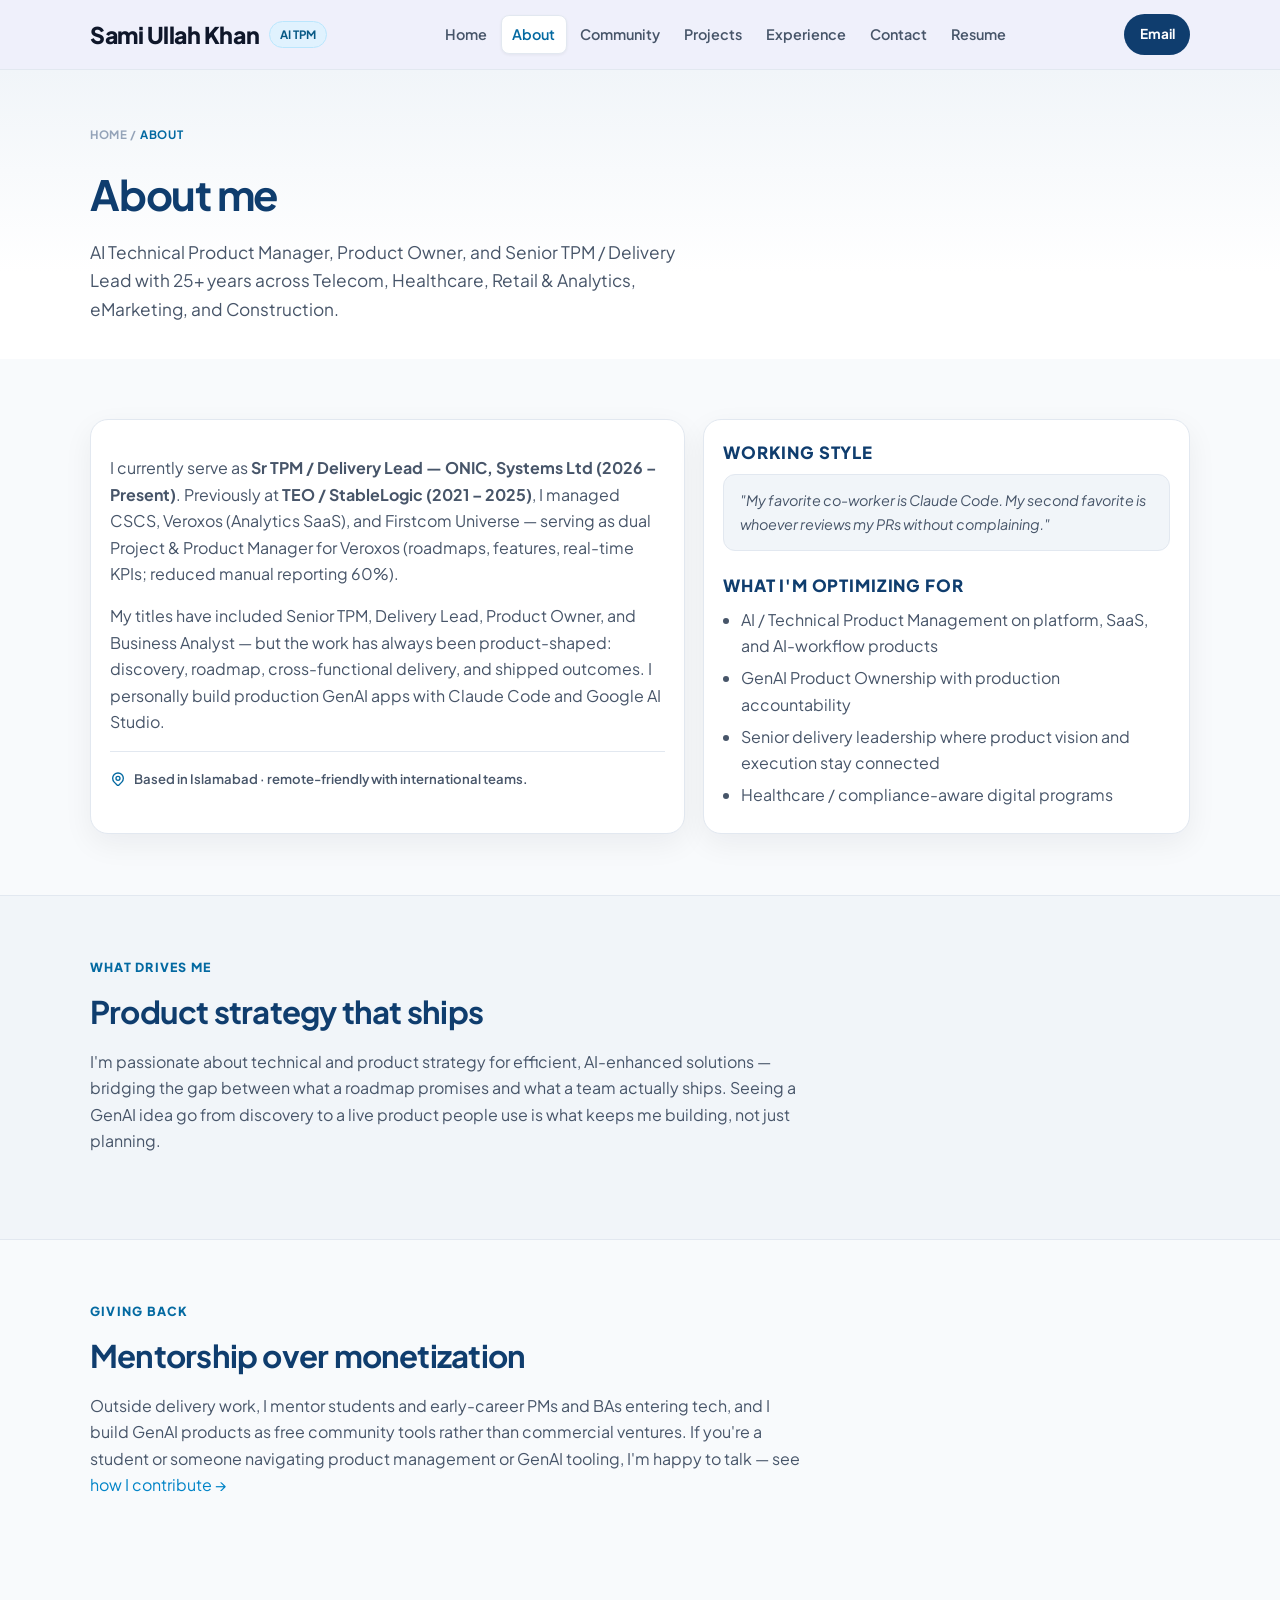
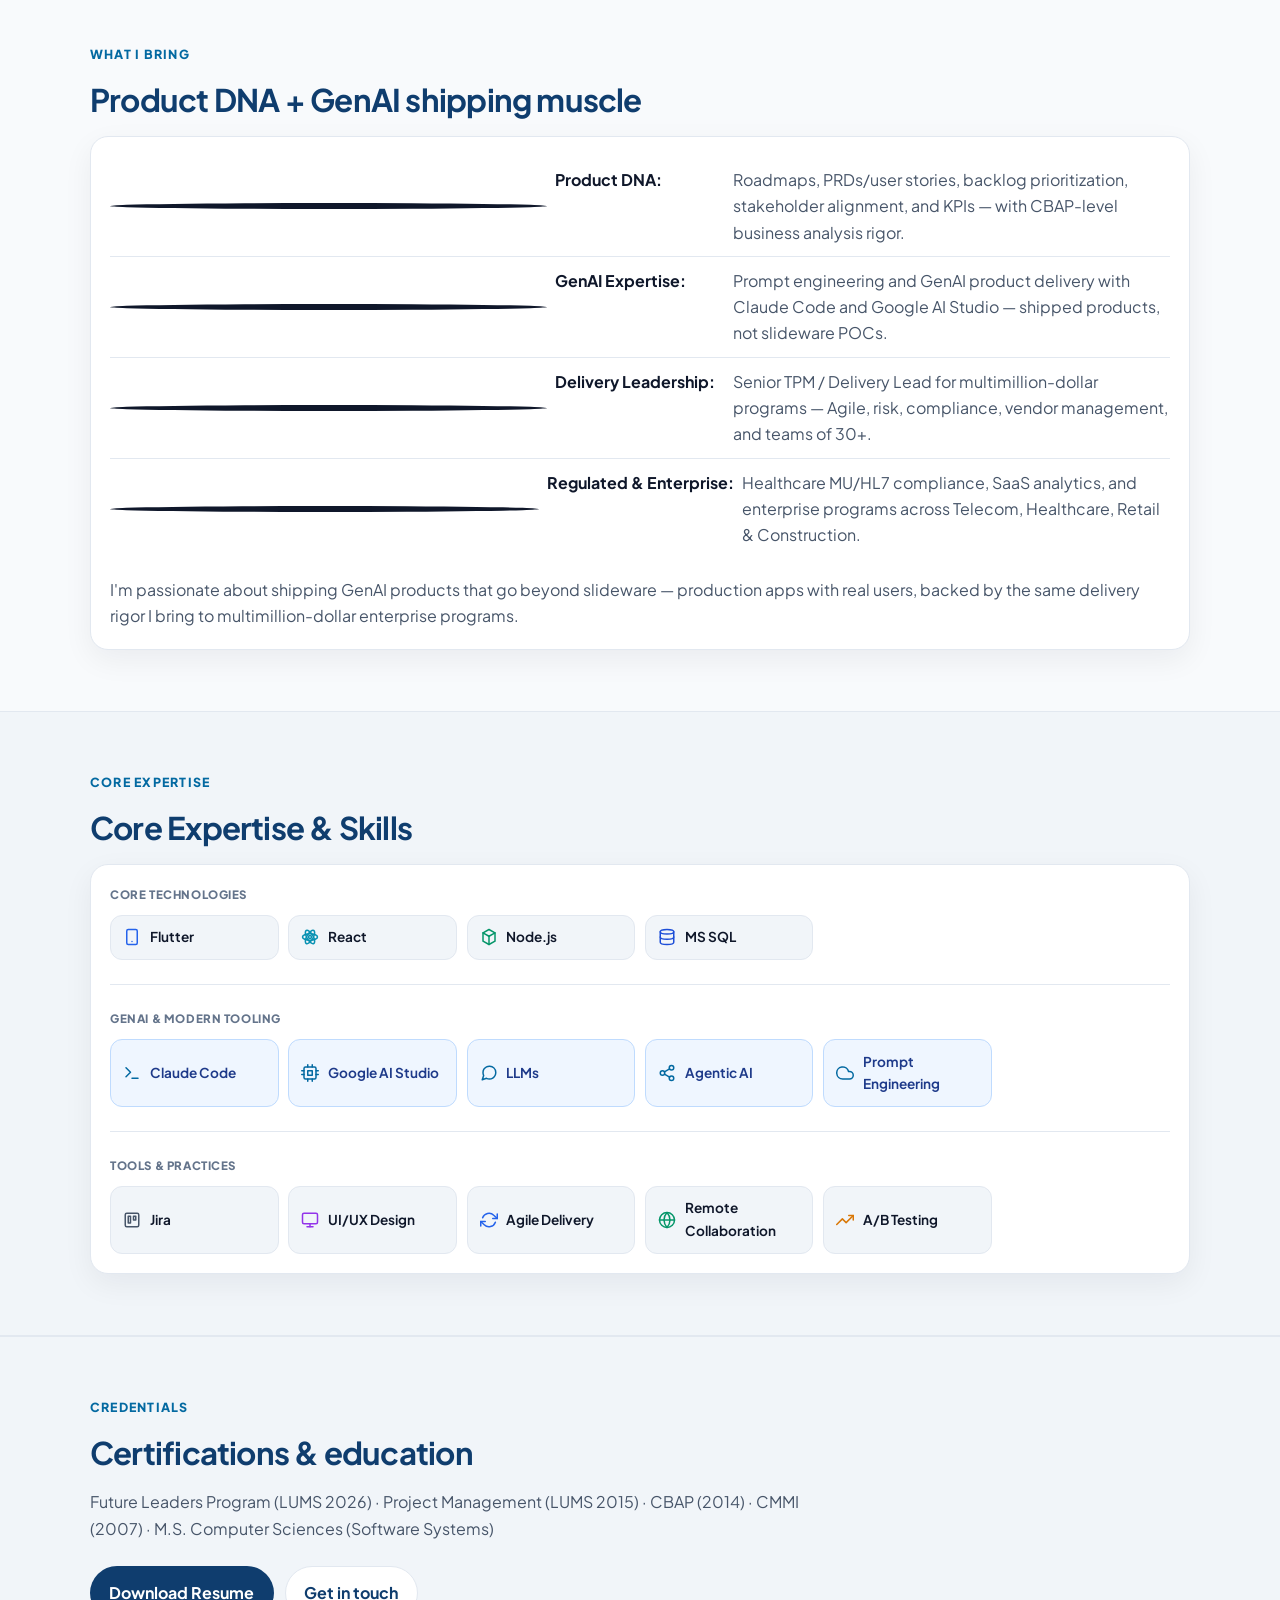
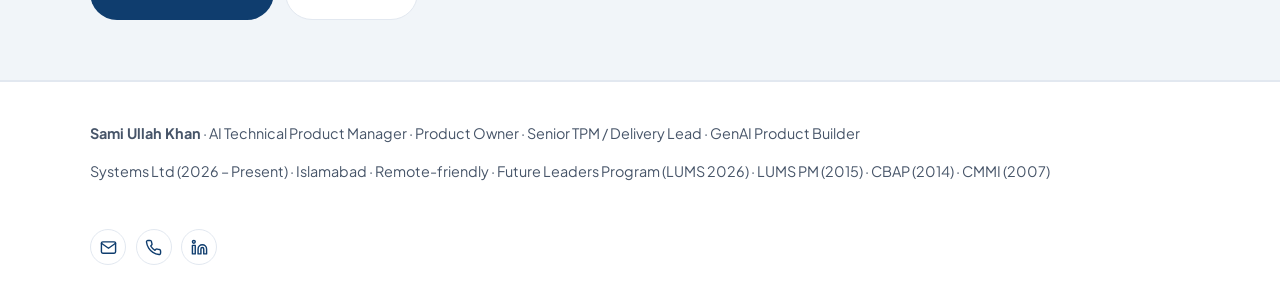
==== about/index.html @ a2bce3d8 "Initial commit: samikhan-website static site Personal portfolio site (about, contact, experience, pr" ====
<!DOCTYPE html>
<html lang="en">
<head>
<meta charset="utf-8"/>
<meta name="viewport" content="width=device-width, initial-scale=1"/>
<title>About | Sami Ullah Khan — AI Technical Product Manager</title>
<meta name="description" content="About Sami Ullah Khan: AI Technical Product Manager and Senior TPM/Delivery Lead with 25+ years across Telecom, Healthcare &amp; Retail."/>
<meta name="author" content="Sami Ullah Khan"/>
<meta name="robots" content="index,follow,max-image-preview:large"/>
<meta name="theme-color" content="#f8fafc"/>
<link rel="canonical" href="https://samikhanapps.com/about/"/>

<meta property="og:type" content="profile"/>
<meta property="og:locale" content="en_US"/>
<meta property="og:site_name" content="Sami Ullah Khan"/>
<meta property="og:title" content="About | Sami Ullah Khan — AI Technical Product Manager"/>
<meta property="og:description" content="About Sami Ullah Khan: AI Technical Product Manager and Senior TPM/Delivery Lead with 25+ years across Telecom, Healthcare &amp; Retail."/>
<meta property="og:url" content="https://samikhanapps.com/about/"/>
<meta property="og:image" content="https://samikhanapps.com/assets/sami-ullah-khan.png"/>
<meta property="og:image:alt" content="Portrait of Sami Ullah Khan"/>

<meta name="twitter:card" content="summary_large_image"/>
<meta name="twitter:title" content="About | Sami Ullah Khan — AI Technical Product Manager"/>
<meta name="twitter:description" content="About Sami Ullah Khan: AI Technical Product Manager and Senior TPM/Delivery Lead with 25+ years across Telecom, Healthcare &amp; Retail."/>
<meta name="twitter:image" content="https://samikhanapps.com/assets/sami-ullah-khan.png"/>

<link rel="icon" href="/assets/sami-ullah-khan.png"/>
<link rel="apple-touch-icon" href="/assets/sami-ullah-khan.png"/>
<link href="https://fonts.googleapis.com/css2?family=Plus+Jakarta+Sans:wght@400;500;600;700;800&family=Inter:wght@400;600;700;800&display=swap" rel="stylesheet"/>
<link rel="stylesheet" href="/css/styles.css"/>

<script type="application/ld+json">{"@context": "https://schema.org", "@type": "Person", "name": "Sami Ullah Khan", "url": "https://samikhanapps.com/", "image": "https://samikhanapps.com/assets/sami-ullah-khan.png", "email": "samiukhan@gmail.com", "telephone": "(+92) 321-511-1946", "jobTitle": "AI Technical Product Manager / Product Owner / Senior TPM Delivery Lead", "worksFor": {"@type": "Organization", "name": "Systems Ltd"}, "sameAs": ["https://www.linkedin.com/in/samikhan946/", "https://tasks.samikhanapps.com", "https://finance.samikhanapps.com", "https://medical.samikhanapps.com"], "address": {"@type": "PostalAddress", "addressLocality": "Islamabad", "addressCountry": "PK"}}</script>
<script type="application/ld+json">{"@context":"https://schema.org","@type":"BreadcrumbList","itemListElement":[{"@type":"ListItem","position":1,"name":"Home","item":"https://samikhanapps.com/"},{"@type":"ListItem","position":2,"name":"About","item":"https://samikhanapps.com/about/"}]}</script>
</head>
<body>
<header class="nav"><div class="wrap nav-inner">
  <div class="brand-group"><a class="logo" href="/">Sami Ullah Khan</a><span class="badge-pill">AI TPM</span></div>
  <button class="menu-btn" type="button" aria-label="Toggle menu" aria-expanded="false" aria-controls="nav-links" onclick="var n=document.getElementById('nav-links');n.classList.toggle('open');this.setAttribute('aria-expanded', n.classList.contains('open'));">
    <svg viewBox="0 0 24 24" fill="none" stroke="currentColor" stroke-width="2" stroke-linecap="round" stroke-linejoin="round"><line x1="3" y1="6" x2="21" y2="6"/><line x1="3" y1="12" x2="21" y2="12"/><line x1="3" y1="18" x2="21" y2="18"/></svg>
  </button>
  <nav class="nav-links" id="nav-links" aria-label="Primary">
    <a href="/">Home</a>
    <a href="/about/" class="active" aria-current="page">About</a>
    <a href="/services/">Community</a>
    <a href="/projects/">Projects</a>
    <a href="/experience/">Experience</a>
    <a href="/contact/">Contact</a>
    <a href="/assets/Sami-Ullah-Khan-Resume.pdf" download="Sami-Ullah-Khan-Resume.pdf">Resume</a>
  </nav>
  <a class="btn btn-primary nav-cta" href="mailto:samiukhan@gmail.com" style="padding:.5rem .9rem;font-size:.85rem">Email</a>
</div></header>

<main>
<section class="page-hero"><div class="wrap">
  <p class="breadcrumb"><a href="/">Home</a> / <span>About</span></p>
  <h1>About me</h1>
  <p class="lead">AI Technical Product Manager, Product Owner, and Senior TPM / Delivery Lead with 25+ years across Telecom, Healthcare, Retail &amp; Analytics, eMarketing, and Construction.</p>
</div></section>

<section><div class="wrap grid-2">
  <div class="card">
    <p>I currently serve as <strong>Sr TPM / Delivery Lead — ONIC, Systems Ltd (2026 – Present)</strong>. Previously at <strong>TEO / StableLogic (2021 – 2025)</strong>, I managed CSCS, Veroxos (Analytics SaaS), and Firstcom Universe — serving as dual Project &amp; Product Manager for Veroxos (roadmaps, features, real-time KPIs; reduced manual reporting 60%).</p>
    <p>My titles have included Senior TPM, Delivery Lead, Product Owner, and Business Analyst — but the work has always been product-shaped: discovery, roadmap, cross-functional delivery, and shipped outcomes. I personally build production GenAI apps with Claude Code and Google AI Studio.</p>
    <div class="card-footnote">
      <svg viewBox="0 0 24 24" fill="none" stroke="currentColor" stroke-width="2" stroke-linecap="round" stroke-linejoin="round"><path d="M17.657 16.657L13.414 20.9a1.998 1.998 0 01-2.827 0l-4.244-4.243a8 8 0 1111.314 0z"/><path d="M15 11a3 3 0 11-6 0 3 3 0 016 0z"/></svg>
      <span>Based in Islamabad · remote-friendly with international teams.</span>
    </div>
  </div>
  <div class="card">
    <h3 class="mini-label">Working style</h3>
    <p class="quote-box">"My favorite co-worker is Claude Code. My second favorite is whoever reviews my PRs without complaining."</p>
    <h3 class="mini-label">What I'm optimizing for</h3>
    <ul class="list">
      <li>AI / Technical Product Management on platform, SaaS, and AI-workflow products</li>
      <li>GenAI Product Ownership with production accountability</li>
      <li>Senior delivery leadership where product vision and execution stay connected</li>
      <li>Healthcare / compliance-aware digital programs</li>
    </ul>
  </div>
</div></section>

<section class="alt"><div class="wrap">
  <p class="section-kicker">What drives me</p>
  <h2>Product strategy that ships</h2>
  <p class="section-lead">I'm passionate about technical and product strategy for efficient, AI-enhanced solutions — bridging the gap between what a roadmap promises and what a team actually ships. Seeing a GenAI idea go from discovery to a live product people use is what keeps me building, not just planning.</p>
</div></section>

<section><div class="wrap">
  <p class="section-kicker">Giving back</p>
  <h2>Mentorship over monetization</h2>
  <p class="section-lead">Outside delivery work, I mentor students and early-career PMs and BAs entering tech, and I build GenAI products as free community tools rather than commercial ventures. If you're a student or someone navigating product management or GenAI tooling, I'm happy to talk — see <a href="/services/">how I contribute →</a></p>
</div></section>

<section><div class="wrap">
  <p class="section-kicker">What I bring</p>
  <h2>Product DNA + GenAI shipping muscle</h2>
  <div class="card">
    <ul class="bring-list">
      <li><span class="bring-dot" aria-hidden="true"></span><strong>Product DNA:</strong><span>Roadmaps, PRDs/user stories, backlog prioritization, stakeholder alignment, and KPIs — with CBAP-level business analysis rigor.</span></li>
      <li><span class="bring-dot" aria-hidden="true"></span><strong>GenAI Expertise:</strong><span>Prompt engineering and GenAI product delivery with Claude Code and Google AI Studio — shipped products, not slideware POCs.</span></li>
      <li><span class="bring-dot" aria-hidden="true"></span><strong>Delivery Leadership:</strong><span>Senior TPM / Delivery Lead for multimillion-dollar programs — Agile, risk, compliance, vendor management, and teams of 30+.</span></li>
      <li><span class="bring-dot" aria-hidden="true"></span><strong>Regulated &amp; Enterprise:</strong><span>Healthcare MU/HL7 compliance, SaaS analytics, and enterprise programs across Telecom, Healthcare, Retail &amp; Construction.</span></li>
    </ul>
    <p style="margin:0;color:var(--muted)">I'm passionate about shipping GenAI products that go beyond slideware — production apps with real users, backed by the same delivery rigor I bring to multimillion-dollar enterprise programs.</p>
  </div>
</div></section>

<section class="alt"><div class="wrap">
  <p class="section-kicker">Core expertise</p>
  <h2>Core Expertise &amp; Skills</h2>
  <div class="card">

    <div class="expertise-group">
      <h4>Core Technologies</h4>
      <div class="tile-grid">
        <div class="tile"><svg viewBox="0 0 24 24" fill="none" stroke="currentColor" stroke-width="2" stroke-linecap="round" stroke-linejoin="round" style="color:#2563eb"><rect x="5" y="2" width="14" height="20" rx="2"/><line x1="12" y1="18" x2="12.01" y2="18"/></svg>Flutter</div>
        <div class="tile"><svg viewBox="0 0 24 24" fill="none" stroke="currentColor" stroke-width="2" stroke-linecap="round" stroke-linejoin="round" style="color:#0891b2"><circle cx="12" cy="12" r="2"/><ellipse cx="12" cy="12" rx="10" ry="4.2"/><ellipse cx="12" cy="12" rx="10" ry="4.2" transform="rotate(60 12 12)"/><ellipse cx="12" cy="12" rx="10" ry="4.2" transform="rotate(120 12 12)"/></svg>React</div>
        <div class="tile"><svg viewBox="0 0 24 24" fill="none" stroke="currentColor" stroke-width="2" stroke-linecap="round" stroke-linejoin="round" style="color:#059669"><path d="M12 2l8 4.5v11L12 22l-8-4.5v-11z"/><line x1="4" y1="6.5" x2="12" y2="11"/><line x1="20" y1="6.5" x2="12" y2="11"/><line x1="12" y1="11" x2="12" y2="22"/></svg>Node.js</div>
        <div class="tile"><svg viewBox="0 0 24 24" fill="none" stroke="currentColor" stroke-width="2" stroke-linecap="round" stroke-linejoin="round" style="color:#1d4ed8"><ellipse cx="12" cy="5" rx="9" ry="3"/><path d="M21 12c0 1.66-4 3-9 3s-9-1.34-9-3"/><path d="M3 5v14c0 1.66 4 3 9 3s9-1.34 9-3V5"/></svg>MS SQL</div>
      </div>
    </div>

    <div class="expertise-group">
      <h4>GenAI &amp; Modern Tooling</h4>
      <div class="tile-grid">
        <div class="tile tile-accent"><svg viewBox="0 0 24 24" fill="none" stroke="currentColor" stroke-width="2" stroke-linecap="round" stroke-linejoin="round"><polyline points="4 17 10 11 4 5"/><line x1="12" y1="19" x2="20" y2="19"/></svg>Claude Code</div>
        <div class="tile tile-accent"><svg viewBox="0 0 24 24" fill="none" stroke="currentColor" stroke-width="2" stroke-linecap="round" stroke-linejoin="round"><rect x="4" y="4" width="16" height="16" rx="2"/><rect x="9" y="9" width="6" height="6"/><line x1="9" y1="1" x2="9" y2="4"/><line x1="15" y1="1" x2="15" y2="4"/><line x1="9" y1="20" x2="9" y2="23"/><line x1="15" y1="20" x2="15" y2="23"/><line x1="20" y1="9" x2="23" y2="9"/><line x1="20" y1="14" x2="23" y2="14"/><line x1="1" y1="9" x2="4" y2="9"/><line x1="1" y1="14" x2="4" y2="14"/></svg>Google AI Studio</div>
        <div class="tile tile-accent"><svg viewBox="0 0 24 24" fill="none" stroke="currentColor" stroke-width="2" stroke-linecap="round" stroke-linejoin="round"><path d="M21 11.5a8.38 8.38 0 0 1-.9 3.8 8.5 8.5 0 0 1-7.6 4.7 8.38 8.38 0 0 1-3.8-.9L3 21l1.9-5.7a8.38 8.38 0 0 1-.9-3.8 8.5 8.5 0 0 1 4.7-7.6 8.38 8.38 0 0 1 3.8-.9h.5a8.48 8.48 0 0 1 8 8v.5z"/></svg>LLMs</div>
        <div class="tile tile-accent"><svg viewBox="0 0 24 24" fill="none" stroke="currentColor" stroke-width="2" stroke-linecap="round" stroke-linejoin="round"><circle cx="18" cy="5" r="3"/><circle cx="6" cy="12" r="3"/><circle cx="18" cy="19" r="3"/><line x1="8.59" y1="13.51" x2="15.42" y2="17.49"/><line x1="15.41" y1="6.51" x2="8.59" y2="10.49"/></svg>Agentic AI</div>
        <div class="tile tile-accent"><svg viewBox="0 0 24 24" fill="none" stroke="currentColor" stroke-width="2" stroke-linecap="round" stroke-linejoin="round"><path d="M18 10h-1.26A8 8 0 1 0 9 20h9a5 5 0 0 0 0-10z"/></svg>Prompt Engineering</div>
      </div>
    </div>

    <div class="expertise-group">
      <h4>Tools &amp; Practices</h4>
      <div class="tile-grid">
        <div class="tile"><svg viewBox="0 0 24 24" fill="none" stroke="currentColor" stroke-width="2" stroke-linecap="round" stroke-linejoin="round" style="color:#475569"><rect x="3" y="3" width="18" height="18" rx="2"/><rect x="7" y="7" width="3" height="9"/><rect x="14" y="7" width="3" height="5"/></svg>Jira</div>
        <div class="tile"><svg viewBox="0 0 24 24" fill="none" stroke="currentColor" stroke-width="2" stroke-linecap="round" stroke-linejoin="round" style="color:#9333ea"><rect x="2" y="3" width="20" height="14" rx="2"/><line x1="8" y1="21" x2="16" y2="21"/><line x1="12" y1="17" x2="12" y2="21"/></svg>UI/UX Design</div>
        <div class="tile"><svg viewBox="0 0 24 24" fill="none" stroke="currentColor" stroke-width="2" stroke-linecap="round" stroke-linejoin="round" style="color:#2563eb"><polyline points="23 4 23 10 17 10"/><polyline points="1 20 1 14 7 14"/><path d="M3.51 9a9 9 0 0 1 14.85-3.36L23 10M1 14l4.64 4.36A9 9 0 0 0 20.49 15"/></svg>Agile Delivery</div>
        <div class="tile"><svg viewBox="0 0 24 24" fill="none" stroke="currentColor" stroke-width="2" stroke-linecap="round" stroke-linejoin="round" style="color:#059669"><circle cx="12" cy="12" r="10"/><line x1="2" y1="12" x2="22" y2="12"/><path d="M12 2a15.3 15.3 0 0 1 4 10 15.3 15.3 0 0 1-4 10 15.3 15.3 0 0 1-4-10 15.3 15.3 0 0 1 4-10z"/></svg>Remote Collaboration</div>
        <div class="tile"><svg viewBox="0 0 24 24" fill="none" stroke="currentColor" stroke-width="2" stroke-linecap="round" stroke-linejoin="round" style="color:#d97706"><polyline points="23 6 13.5 15.5 8.5 10.5 1 18"/><polyline points="17 6 23 6 23 12"/></svg>A/B Testing</div>
      </div>
    </div>

  </div>
</div></section>

<section class="alt"><div class="wrap">
  <p class="section-kicker">Credentials</p>
  <h2>Certifications &amp; education</h2>
  <p class="section-lead">Future Leaders Program (LUMS 2026) · Project Management (LUMS 2015) · CBAP (2014) · CMMI (2007) · M.S. Computer Sciences (Software Systems)</p>
  <div class="actions">
    <a class="btn btn-primary" href="/assets/Sami-Ullah-Khan-Resume.pdf" download="Sami-Ullah-Khan-Resume.pdf">Download Resume</a>
    <a class="btn btn-ghost" href="/contact/">Get in touch</a>
  </div>
</div></section>
</main>

<footer class="footer"><div class="wrap footer-inner">
  <div>
    <p><strong>Sami Ullah Khan</strong> · AI Technical Product Manager · Product Owner · Senior TPM / Delivery Lead · GenAI Product Builder</p>
    <p>Systems Ltd (2026 – Present) · Islamabad · Remote-friendly · Future Leaders Program (LUMS 2026) · LUMS PM (2015) · CBAP (2014) · CMMI (2007)</p>
  </div>
  <div class="social-row" aria-label="Social links">
    <a class="social-icon" href="mailto:samiukhan@gmail.com" aria-label="Email"><svg viewBox="0 0 24 24" fill="none" stroke="currentColor" stroke-width="2" stroke-linecap="round" stroke-linejoin="round"><path d="M4 4h16c1.1 0 2 .9 2 2v12c0 1.1-.9 2-2 2H4c-1.1 0-2-.9-2-2V6c0-1.1.9-2 2-2z"/><polyline points="22 6 12 13 2 6"/></svg></a>
    <a class="social-icon" href="tel:+923215111946" aria-label="Phone"><svg viewBox="0 0 24 24" fill="none" stroke="currentColor" stroke-width="2" stroke-linecap="round" stroke-linejoin="round"><path d="M22 16.92v3a2 2 0 0 1-2.18 2 19.79 19.79 0 0 1-8.63-3.07 19.5 19.5 0 0 1-6-6 19.79 19.79 0 0 1-3.07-8.67A2 2 0 0 1 4.11 2h3a2 2 0 0 1 2 1.72c.13.96.36 1.9.7 2.81a2 2 0 0 1-.45 2.11L8.09 9.91a16 16 0 0 0 6 6l1.27-1.27a2 2 0 0 1 2.11-.45c.91.34 1.85.57 2.81.7A2 2 0 0 1 22 16.92z"/></svg></a>
    <a class="social-icon" href="https://www.linkedin.com/in/samikhan946/" target="_blank" rel="noopener" aria-label="LinkedIn"><svg viewBox="0 0 24 24" fill="none" stroke="currentColor" stroke-width="2" stroke-linecap="round" stroke-linejoin="round"><path d="M16 8a6 6 0 0 1 6 6v7h-4v-7a2 2 0 0 0-2-2 2 2 0 0 0-2 2v7h-4v-7a6 6 0 0 1 6-6z"/><rect x="2" y="9" width="4" height="12"/><circle cx="4" cy="4" r="2"/></svg></a>
  </div>
</div></footer>
</body>
</html>
---- css/styles.css ----
:root{
  --bg:#f8fafc; --bg2:#ffffff; --panel:#ffffff; --line:#e2e8f0;
  --text:#0f172a; --muted:#475569; --brand:#0f3d6e; --brand2:#0369a1; --accent:#0284c7; --ok:#047857;
  --card:#ffffff; --soft:#f1f5f9; --max:1100px; --radius:18px;
  --shadow:0 10px 30px rgba(15,23,42,.06);
  --font:"Plus Jakarta Sans",Inter,ui-sans-serif,system-ui,-apple-system,Segoe UI,Roboto,sans-serif;
}
*{box-sizing:border-box} html{scroll-behavior:smooth}
body{margin:0;font-family:var(--font);background:var(--bg);color:var(--text);line-height:1.65;overflow-x:hidden}
img{max-width:100%;height:auto}
a{color:var(--accent);text-decoration:none;overflow-wrap:anywhere} a:hover{text-decoration:underline}
.wrap{width:min(var(--max),calc(100% - 2rem));margin:0 auto}
.nav{position:sticky;top:0;z-index:40;backdrop-filter:blur(12px);background:rgba(238,239,251,.92);border-bottom:1px solid var(--line)}
.nav-inner{position:relative;display:flex;align-items:center;justify-content:space-between;gap:1rem;padding:.9rem 0;flex-wrap:wrap}
.brand-group{display:flex;align-items:center;gap:.6rem}
.logo{font-size:1.44rem;font-weight:800;letter-spacing:-.02em;color:var(--text);text-decoration:none}
.badge-pill{display:inline-flex;align-items:center;padding:.2rem .65rem;border-radius:999px;background:#e0f2fe;border:1px solid #bae6fd;color:#075985;font-size:.72rem;font-weight:700}
.menu-btn{display:none;align-items:center;justify-content:center;width:40px;height:40px;border-radius:10px;border:1px solid var(--line);background:#fff;color:var(--brand);cursor:pointer;flex:none}
.menu-btn svg{width:20px;height:20px}
.nav-links{display:flex;flex-wrap:wrap;gap:.2rem;align-items:center}
.nav-links a{color:var(--muted);font-size:.9rem;font-weight:600;text-decoration:none;padding:.4rem .65rem;border-radius:8px;transition:background .15s ease,color .15s ease}
.nav-links a:hover{color:var(--brand)}
.nav-links a.active{color:var(--brand2);background:#fff;border:1px solid var(--line);box-shadow:0 1px 3px rgba(15,23,42,.06)}
@media(max-width:768px){
  .menu-btn{display:inline-flex}
  .nav-links{display:none;position:absolute;top:100%;left:0;right:0;flex-direction:column;align-items:stretch;gap:0;background:#fff;border-bottom:1px solid var(--line);box-shadow:var(--shadow);padding:.4rem 1rem 1rem;max-height:calc(100vh - 60px);overflow-y:auto}
  .nav-links.open{display:flex}
  .nav-links a{padding:.75rem 0;border-top:1px solid var(--line);width:100%}
  .nav-links a:first-child{border-top:0}
  .nav-links .btn{margin-top:.7rem;width:100%}
}
.btn{display:inline-flex;align-items:center;justify-content:center;gap:.4rem;padding:.78rem 1.15rem;border-radius:999px;font-weight:700;border:1px solid transparent;text-decoration:none!important}
.btn-primary{background:var(--brand);color:#fff}.btn-primary:hover{background:#0b2f56}
.btn-secondary{background:#fff;color:var(--brand);border-color:var(--brand)}.btn-secondary:hover{background:#eef6ff}
.btn-ghost{background:#fff;color:var(--brand);border-color:var(--line)}.btn-ghost:hover{border-color:#94a3b8}
.hero{padding:4.5rem 0 3rem;background:linear-gradient(180deg,#f1f5f9 0%, #ffffff 70%)}
.page-hero{padding:3.4rem 0 1.2rem;background:linear-gradient(180deg,#f1f5f9 0%, #ffffff 70%)}
.page-hero h1{font-size:clamp(1.9rem,3.6vw,2.6rem);letter-spacing:-.03em;margin:0 0 .6rem;color:var(--brand)}
.breadcrumb{color:#94a3b8;font-size:.72rem;font-weight:700;text-transform:uppercase;letter-spacing:.06em;margin:0 0 1rem}
.breadcrumb a{color:#94a3b8;font-weight:700}
.breadcrumb a:hover{color:var(--brand)}
.breadcrumb span{color:var(--brand2)}
.hero-grid{display:grid;grid-template-columns:1.25fr .95fr;gap:2rem;align-items:center}
.hero-side{display:flex;flex-direction:column;align-items:center;gap:1rem}
.kicker{display:inline-flex;align-items:center;gap:.5rem;padding:.35rem .75rem;border-radius:999px;background:#e0f2fe;border:1px solid #bae6fd;color:#075985;font-size:.8rem;font-weight:700;margin-bottom:1rem}
.kicker::before{content:"";width:6px;height:6px;border-radius:50%;background:var(--brand2);flex:none}
.hero h1{font-size:clamp(2rem,4.6vw,3.1rem);line-height:1.1;letter-spacing:-.035em;margin:0 0 1rem;color:var(--text)}
.hero h1 em{font-style:normal;color:var(--brand2)}
.lead{font-size:1.08rem;color:var(--muted);max-width:48ch;margin:0 0 1rem}
.hero .lead{margin-bottom:1.8rem}
.actions{display:flex;flex-wrap:wrap;align-items:center;gap:.7rem}
.link-download{display:inline-flex;align-items:center;gap:.4rem;color:var(--muted);font-weight:600;font-size:.95rem}
.link-download:hover{color:var(--brand);text-decoration:none}
.link-download svg{width:16px;height:16px;flex:none}
.quote-card{display:flex;gap:.8rem;align-items:flex-start;background:#fff;border:1px solid var(--line);border-radius:var(--radius);box-shadow:var(--shadow);padding:1rem 1.2rem;margin-top:1.3rem;max-width:52ch}
.quote-mark{width:20px;height:20px;flex:none;color:var(--brand2);margin-top:.2rem}
.personality{color:#334155;font-size:.95rem;margin:0;font-style:italic}
.hero-card,.card,.job,.stat{background:var(--card);border:1px solid var(--line);border-radius:var(--radius);box-shadow:var(--shadow)}
.hero-card{padding:1.2rem;width:100%}
.hero-card-head{display:flex;align-items:center;justify-content:space-between;gap:.6rem;margin-bottom:.8rem}
.hero-card-head h3{margin:0;font-size:.95rem;color:var(--brand)}
.verified-badge{display:inline-flex;align-items:center;gap:.35rem;padding:.25rem .6rem;border-radius:999px;background:#ecfdf5;border:1px solid #a7f3d0;color:#047857;font-size:.68rem;font-weight:800;flex:none}
.v-dot{width:6px;height:6px;border-radius:50%;background:#10b981;flex:none}
.outcomes-label{color:#94a3b8;font-size:.78rem;font-weight:600;flex:none}
.metric{display:flex;justify-content:space-between;gap:1rem;padding:.7rem 0;border-top:1px solid var(--line);font-size:.92rem}
.metric:first-of-type{border-top:0}
.metric strong{color:var(--text)}.metric span{color:var(--muted);text-align:right}
.num-blue{color:var(--accent);font-style:normal}
.num-green{color:var(--ok);font-style:normal}
.live-chip{display:inline-block;background:#e0f2fe;color:#075985;border-radius:999px;padding:.05rem .5rem;font-weight:700;font-style:normal}
.hero-photo{display:flex;flex-direction:column;align-items:center;gap:.7rem}
.avatar-wrap{position:relative;width:210px;height:210px}
.avatar-dot{position:absolute;bottom:8px;right:8px;width:20px;height:20px;border-radius:50%;background:#10b981;border:3px solid #fff;box-shadow:0 2px 6px rgba(0,0,0,.15)}
.status-badge{display:inline-flex;align-items:center;gap:.45rem;padding:.35rem .8rem;border-radius:999px;background:#ecfdf5;border:1px solid #a7f3d0;color:#047857;font-size:.78rem;font-weight:700}
.status-dot{position:relative;width:8px;height:8px;border-radius:50%;background:#10b981;flex:none}
.status-dot::after{content:"";position:absolute;inset:-4px;border-radius:50%;background:#10b981;opacity:.55;animation:pulse-ring 1.8s ease-out infinite}
@keyframes pulse-ring{0%{transform:scale(.6);opacity:.55}100%{transform:scale(2.1);opacity:0}}
@media(prefers-reduced-motion:reduce){.status-dot::after{animation:none;opacity:0}}
.avatar{width:210px;height:210px;border-radius:50%;object-fit:cover;border:3px solid #7dd3fc;box-shadow:0 0 0 8px rgba(14,165,233,.12),0 16px 40px rgba(15,23,42,.12)}
.avatar-ring{position:absolute;inset:-10px;border-radius:50%;border:1px dashed rgba(3,105,161,.28);pointer-events:none}
.stats{display:grid;grid-template-columns:repeat(4,1fr);gap:.8rem;margin-top:2rem}
.stat{padding:1.4rem 1.2rem}.stat b{display:block;font-size:clamp(2rem,4vw,2.6rem);color:var(--text);letter-spacing:-.03em;line-height:1.05}.stat span{color:var(--muted);font-size:.88rem}
.stat.stat-accent b{color:var(--brand2)}
section{padding:3.8rem 0} section.alt{background:var(--soft);border-block:1px solid var(--line)}
.section-kicker{color:var(--brand2);font-size:.78rem;font-weight:800;letter-spacing:.1em;text-transform:uppercase;margin:0 0 .55rem}
h2{font-size:clamp(1.45rem,2.8vw,1.95rem);letter-spacing:-.025em;margin:0 0 .7rem;color:var(--brand)}
.section-lead{color:var(--muted);max-width:60ch;margin:0 0 1.5rem}
.grid-2{display:grid;grid-template-columns:1.1fr .9fr;gap:1.1rem}
.grid-3{display:grid;grid-template-columns:repeat(3,1fr);gap:1rem}
.card{padding:1.2rem}.card h3{margin:0 0 .45rem;font-size:1.05rem;color:var(--brand)}.card p,.card li{color:var(--muted)}
.card-footnote{display:flex;align-items:center;gap:.5rem;padding-top:1rem;margin-top:1rem;border-top:1px solid var(--line);color:var(--muted);font-size:.82rem;font-weight:600}
.card-footnote svg{width:16px;height:16px;color:var(--brand2);flex:none}
.mini-label{font-size:.72rem;font-weight:800;text-transform:uppercase;letter-spacing:.05em;color:var(--text);margin:0 0 .6rem}
.quote-box{background:var(--soft);border:1px solid var(--line);border-radius:12px;padding:.85rem 1rem;font-style:italic;color:#334155;font-size:.9rem;margin:0 0 1.3rem}
.list{margin:0;padding-left:1.1rem}.list li{margin:.35rem 0}
.chips{display:flex;flex-wrap:wrap;gap:.4rem;margin-top:.85rem}
.chip{background:#eef6ff;border:1px solid #dbeafe;color:#1e3a8a;border-radius:999px;padding:.26rem .62rem;font-size:.76rem;font-weight:650}
.core-badge{display:inline-block;vertical-align:middle;margin-left:.4rem;padding:.15rem .5rem;border-radius:999px;background:var(--brand2);color:#fff;font-size:.62rem;font-weight:800;letter-spacing:.05em}
.bring-list{list-style:none;margin:0 0 1.1rem;padding:0}
.bring-list li{display:flex;flex-wrap:wrap;align-items:baseline;gap:.5rem;padding:.65rem 0;border-top:1px solid var(--line)}
.bring-list li:first-child{border-top:0}
.bring-dot{width:6px;height:6px;border-radius:50%;background:var(--text);flex:none;align-self:center}
.bring-list strong{color:var(--text);min-width:170px;flex:none}
.bring-list span{color:var(--muted);flex:1 1 240px}
.expertise-group{margin-top:1.5rem;padding-top:1.5rem;border-top:1px solid var(--line)}
.expertise-group:first-child{margin-top:0;padding-top:0;border-top:0}
.expertise-group h4{margin:0 0 .7rem;font-size:.72rem;font-weight:800;text-transform:uppercase;letter-spacing:.05em;color:#64748b}
.tile-grid{display:grid;grid-template-columns:repeat(auto-fill,minmax(150px,1fr));gap:.6rem}
.tile{display:flex;align-items:center;gap:.55rem;background:var(--soft);border:1px solid var(--line);border-radius:12px;padding:.65rem .75rem;font-size:.85rem;font-weight:650;color:var(--text)}
.tile svg{flex:none;width:18px;height:18px;color:var(--brand2)}
.tile-accent{background:#eff6ff;border-color:#bfdbfe;color:#1e3a8a}
@media(max-width:600px){.tile-grid{grid-template-columns:repeat(auto-fill,minmax(130px,1fr))}}
.timeline{display:grid;gap:1rem}
.job{padding:1.2rem}
.job-top{display:flex;justify-content:space-between;gap:1rem;flex-wrap:wrap;margin-bottom:.45rem}
.job-top strong{font-size:1.02rem;color:var(--text)}.when{color:var(--muted);font-size:.88rem}
.job h4{margin:.15rem 0 .55rem;color:var(--brand2);font-size:.92rem;font-weight:700}
.proj{display:flex;flex-direction:column;gap:.5rem;min-height:100%;transition:transform .2s ease,box-shadow .2s ease;cursor:default}
.proj:hover{transform:translateY(-6px);box-shadow:0 18px 40px -12px rgba(15,23,42,.18)}
.proj .links{margin-top:auto;padding-top:.45rem}
.proj-role{margin:0;font-size:.85rem;color:var(--muted)}
.proj-role strong{color:var(--text)}
.proj-meta{margin:0 0 .5rem;font-size:.82rem;color:var(--muted);font-style:italic}
.proj-banner{height:100px;border-radius:var(--radius) var(--radius) 0 0;margin:-1.2rem -1.2rem .9rem;display:flex;align-items:center;justify-content:center;color:#fff;font-weight:800;font-size:1.6rem;letter-spacing:-.02em;overflow:hidden}
.proj-banner img{width:100%;height:100%;object-fit:cover;object-position:top center;display:block}
.proj-banner.proj-shot{height:170px}
.social-row{display:flex;gap:.6rem;margin-top:.9rem}
.social-icon{display:inline-flex;align-items:center;justify-content:center;width:36px;height:36px;border-radius:50%;background:#fff;border:1px solid var(--line);color:var(--brand);flex:none}
.social-icon:hover{background:var(--brand);color:#fff;border-color:var(--brand)}
.social-icon svg{width:17px;height:17px}
.footer-inner{display:flex;justify-content:space-between;align-items:flex-end;gap:1rem;flex-wrap:wrap}
@media(max-width:600px){.footer-inner{flex-direction:column;align-items:flex-start}}
.tag{display:inline-block;color:var(--ok);font-size:.72rem;font-weight:800;letter-spacing:.05em;text-transform:uppercase;margin-bottom:.3rem}
.contact{display:grid;grid-template-columns:repeat(3,1fr);gap:1rem}
.contact a.card{color:inherit;text-decoration:none}.contact a.card:hover{border-color:#7dd3fc}
.footer{border-top:1px solid var(--line);padding:1.6rem 0 2rem;color:var(--muted);font-size:.9rem;background:#fff}
.footer a{color:var(--brand);font-weight:650}
.footer-copy{margin:0;color:var(--muted)}
.footer-links{display:flex;align-items:center;gap:1.1rem;flex-wrap:wrap}
.footer-links a{color:var(--muted);font-weight:600}
.footer-links a:hover{color:var(--brand)}
.footer-tag{color:#94a3b8;padding-left:1.1rem;border-left:1px solid var(--line);font-size:.85rem}
@media(max-width:900px){
  .hero-grid,.grid-2,.contact{grid-template-columns:1fr}
  .stats,.grid-3{grid-template-columns:repeat(2,1fr)}
  .avatar-wrap,.avatar{width:160px;height:160px}
  section{padding:2.8rem 0}
  .hero{padding:3rem 0 2rem}
  .page-hero{padding:2.4rem 0 1rem}
}
@media(max-width:480px){
  .stats,.grid-3{grid-template-columns:1fr}
  .wrap{width:min(var(--max),calc(100% - 1.5rem))}
  .btn{width:100%}
  .actions{flex-direction:column}
  .avatar-wrap,.avatar{width:130px;height:130px}
}
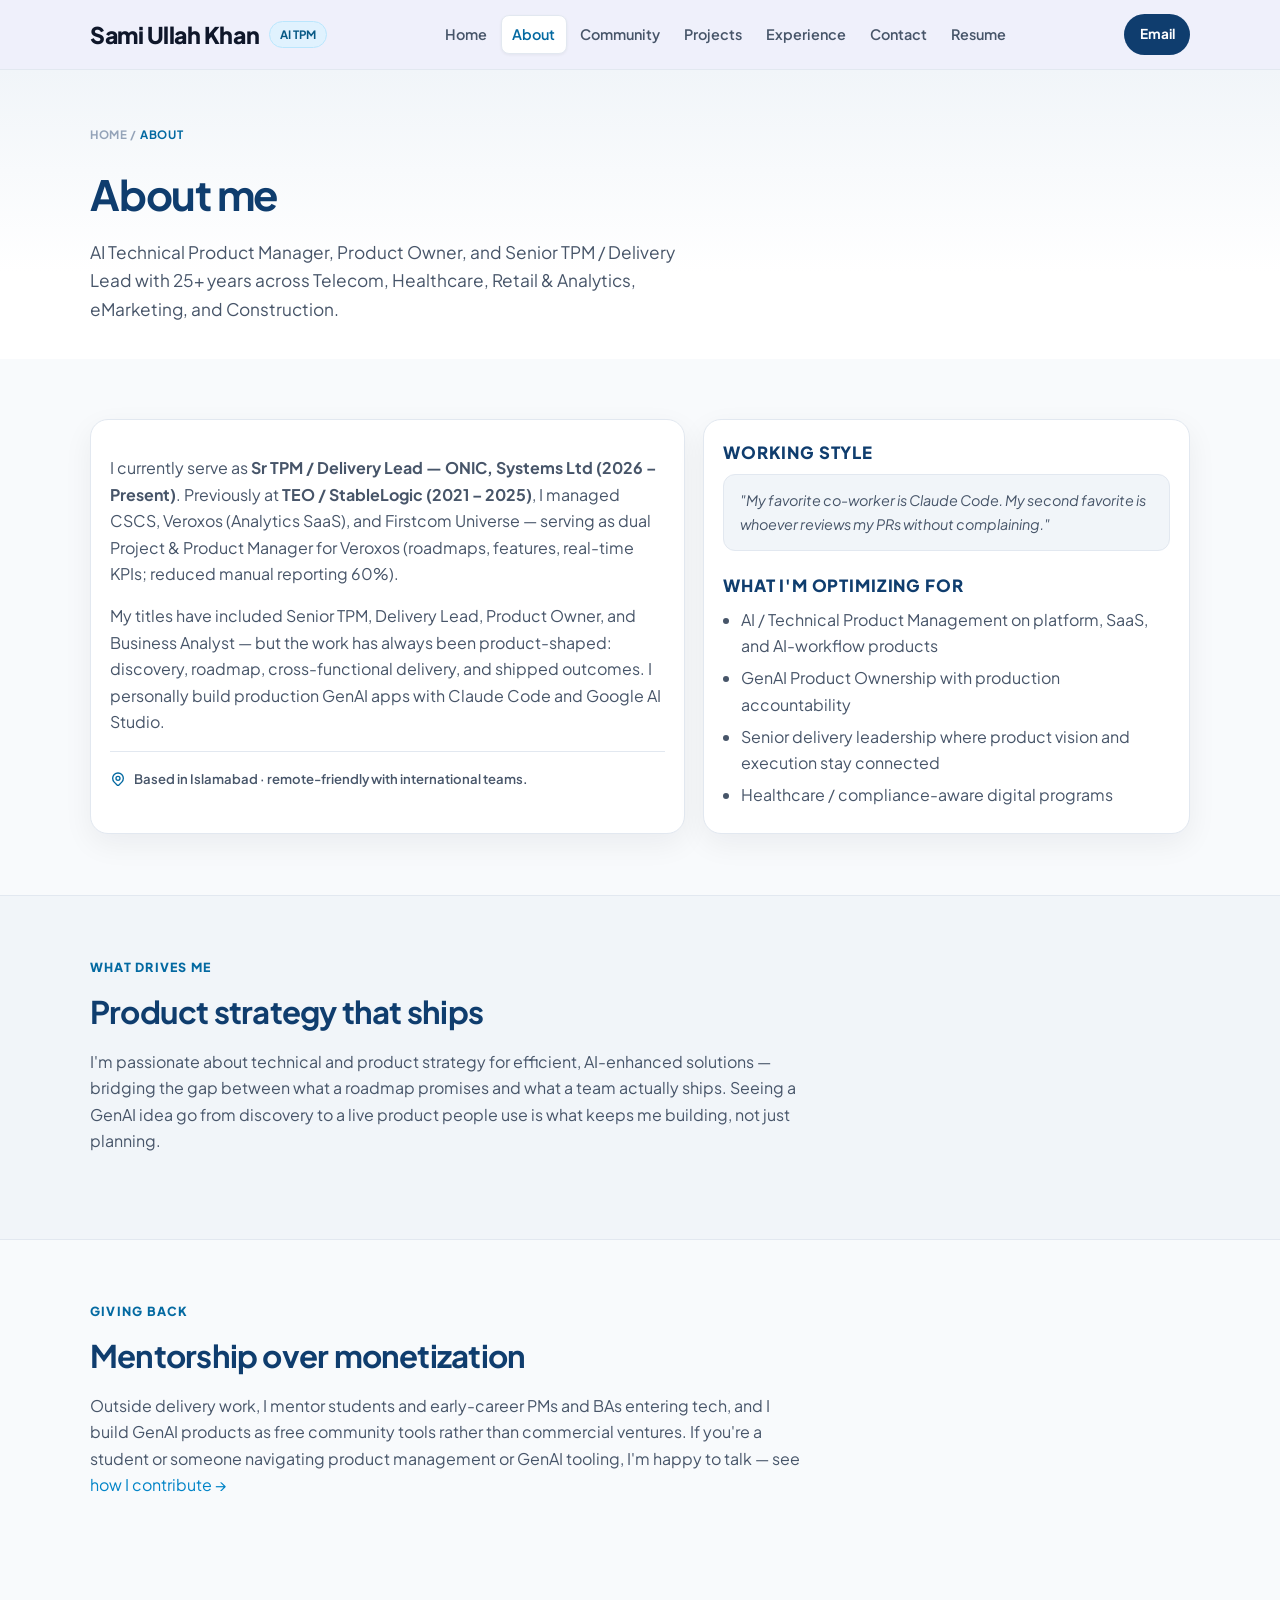
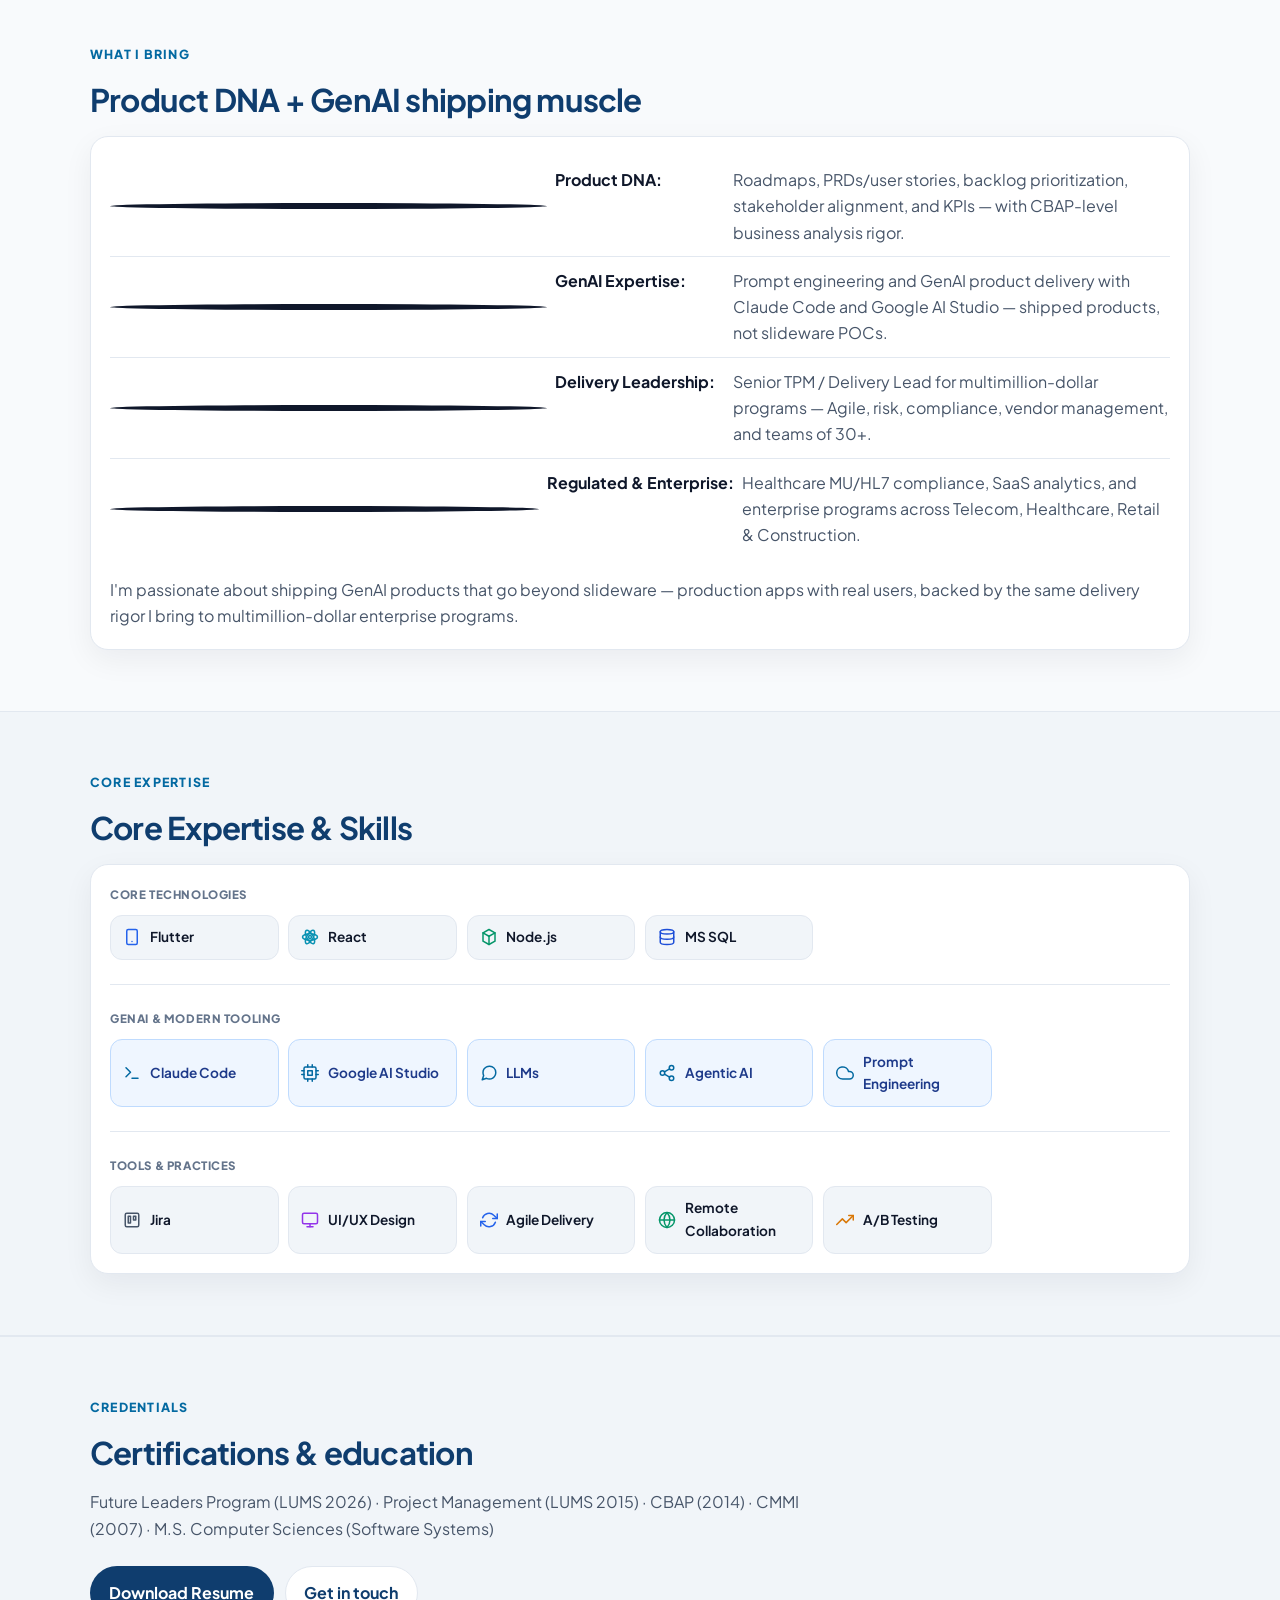
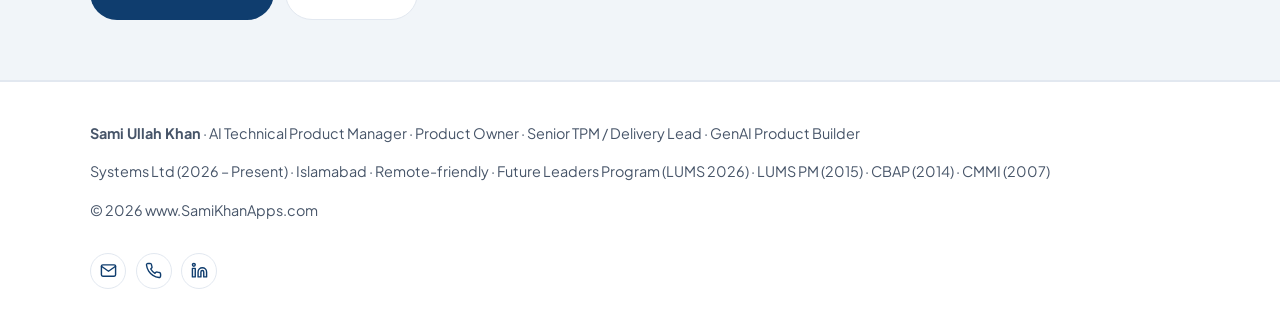
==== commit 445aa06c: "Add copyright line to footer across all pages Uses the existing unused .footer-copy CSS class.  Co-A" ====
--- a/about/index.html
+++ b/about/index.html
@@ -160,6 +160,7 @@
   <div>
     <p><strong>Sami Ullah Khan</strong> · AI Technical Product Manager · Product Owner · Senior TPM / Delivery Lead · GenAI Product Builder</p>
     <p>Systems Ltd (2026 – Present) · Islamabad · Remote-friendly · Future Leaders Program (LUMS 2026) · LUMS PM (2015) · CBAP (2014) · CMMI (2007)</p>
+    <p class="footer-copy">© 2026 www.SamiKhanApps.com</p>
   </div>
   <div class="social-row" aria-label="Social links">
     <a class="social-icon" href="mailto:samiukhan@gmail.com" aria-label="Email"><svg viewBox="0 0 24 24" fill="none" stroke="currentColor" stroke-width="2" stroke-linecap="round" stroke-linejoin="round"><path d="M4 4h16c1.1 0 2 .9 2 2v12c0 1.1-.9 2-2 2H4c-1.1 0-2-.9-2-2V6c0-1.1.9-2 2-2z"/><polyline points="22 6 12 13 2 6"/></svg></a>
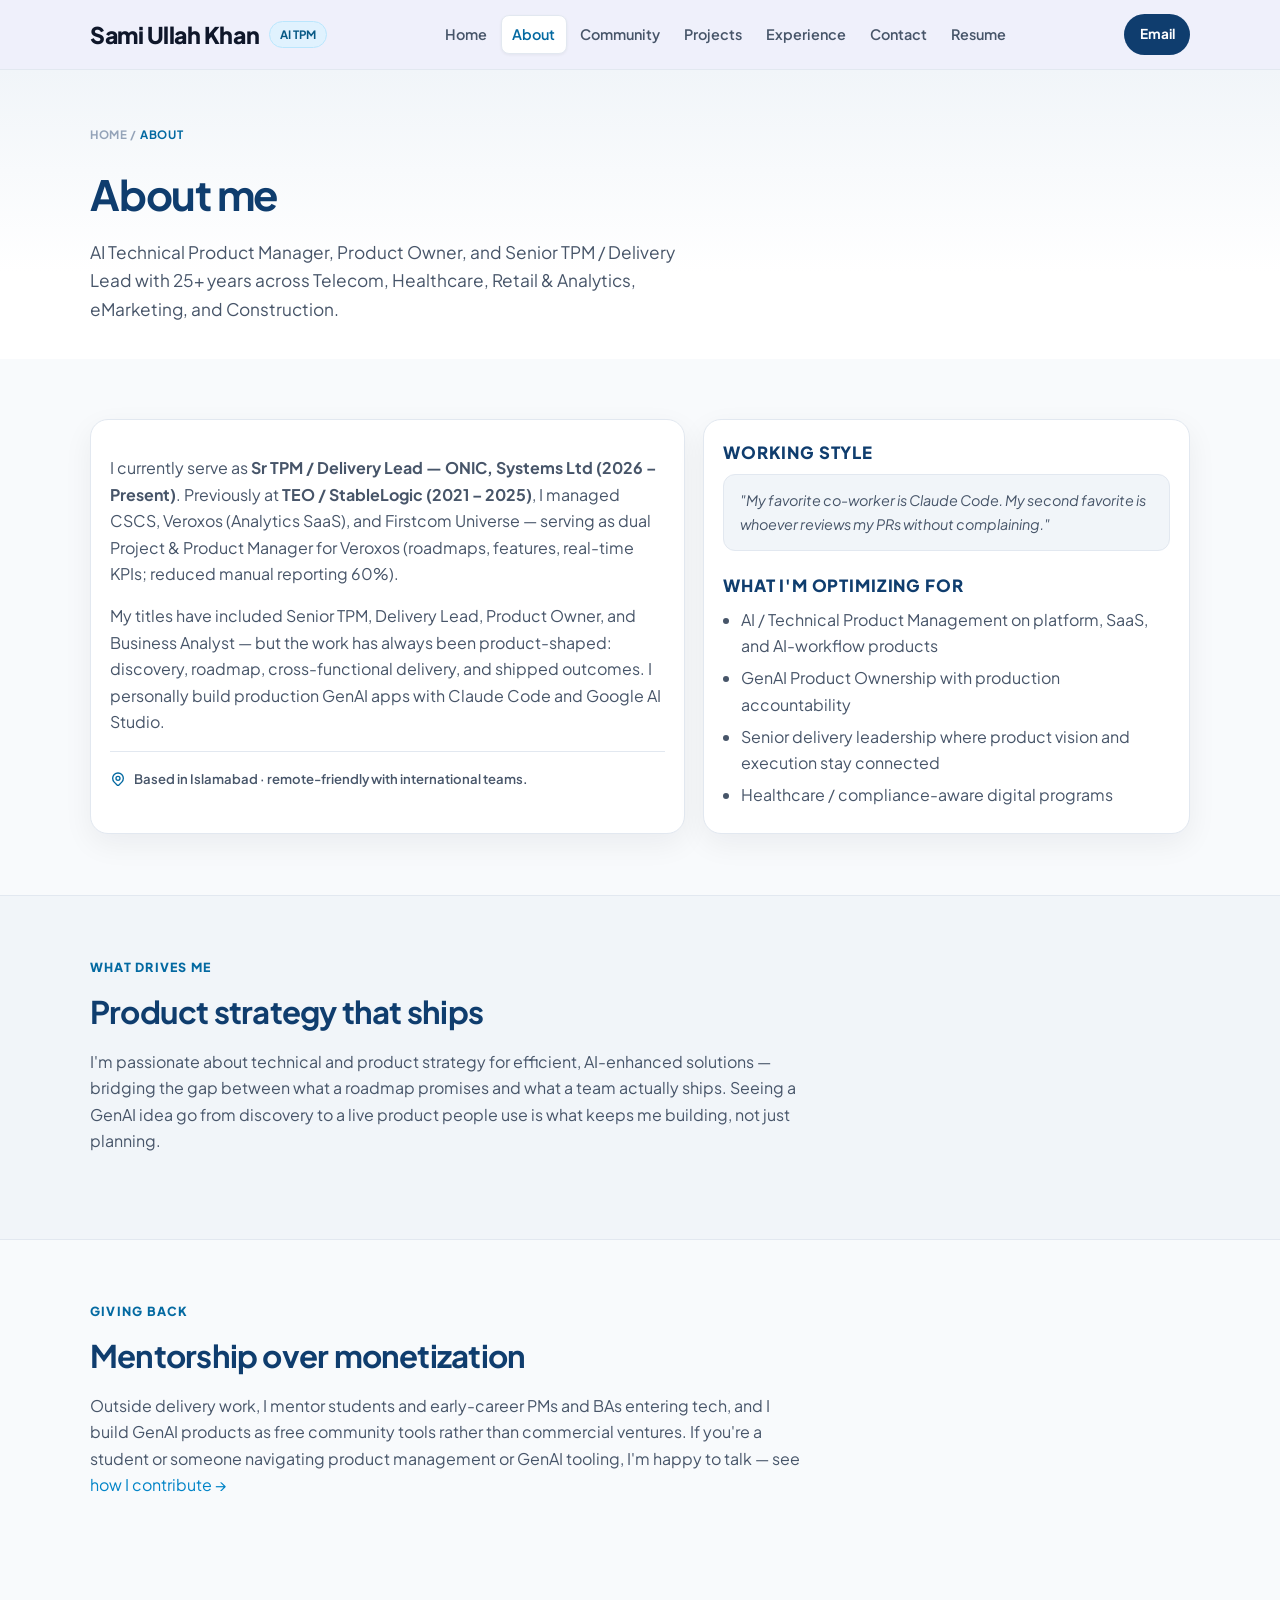
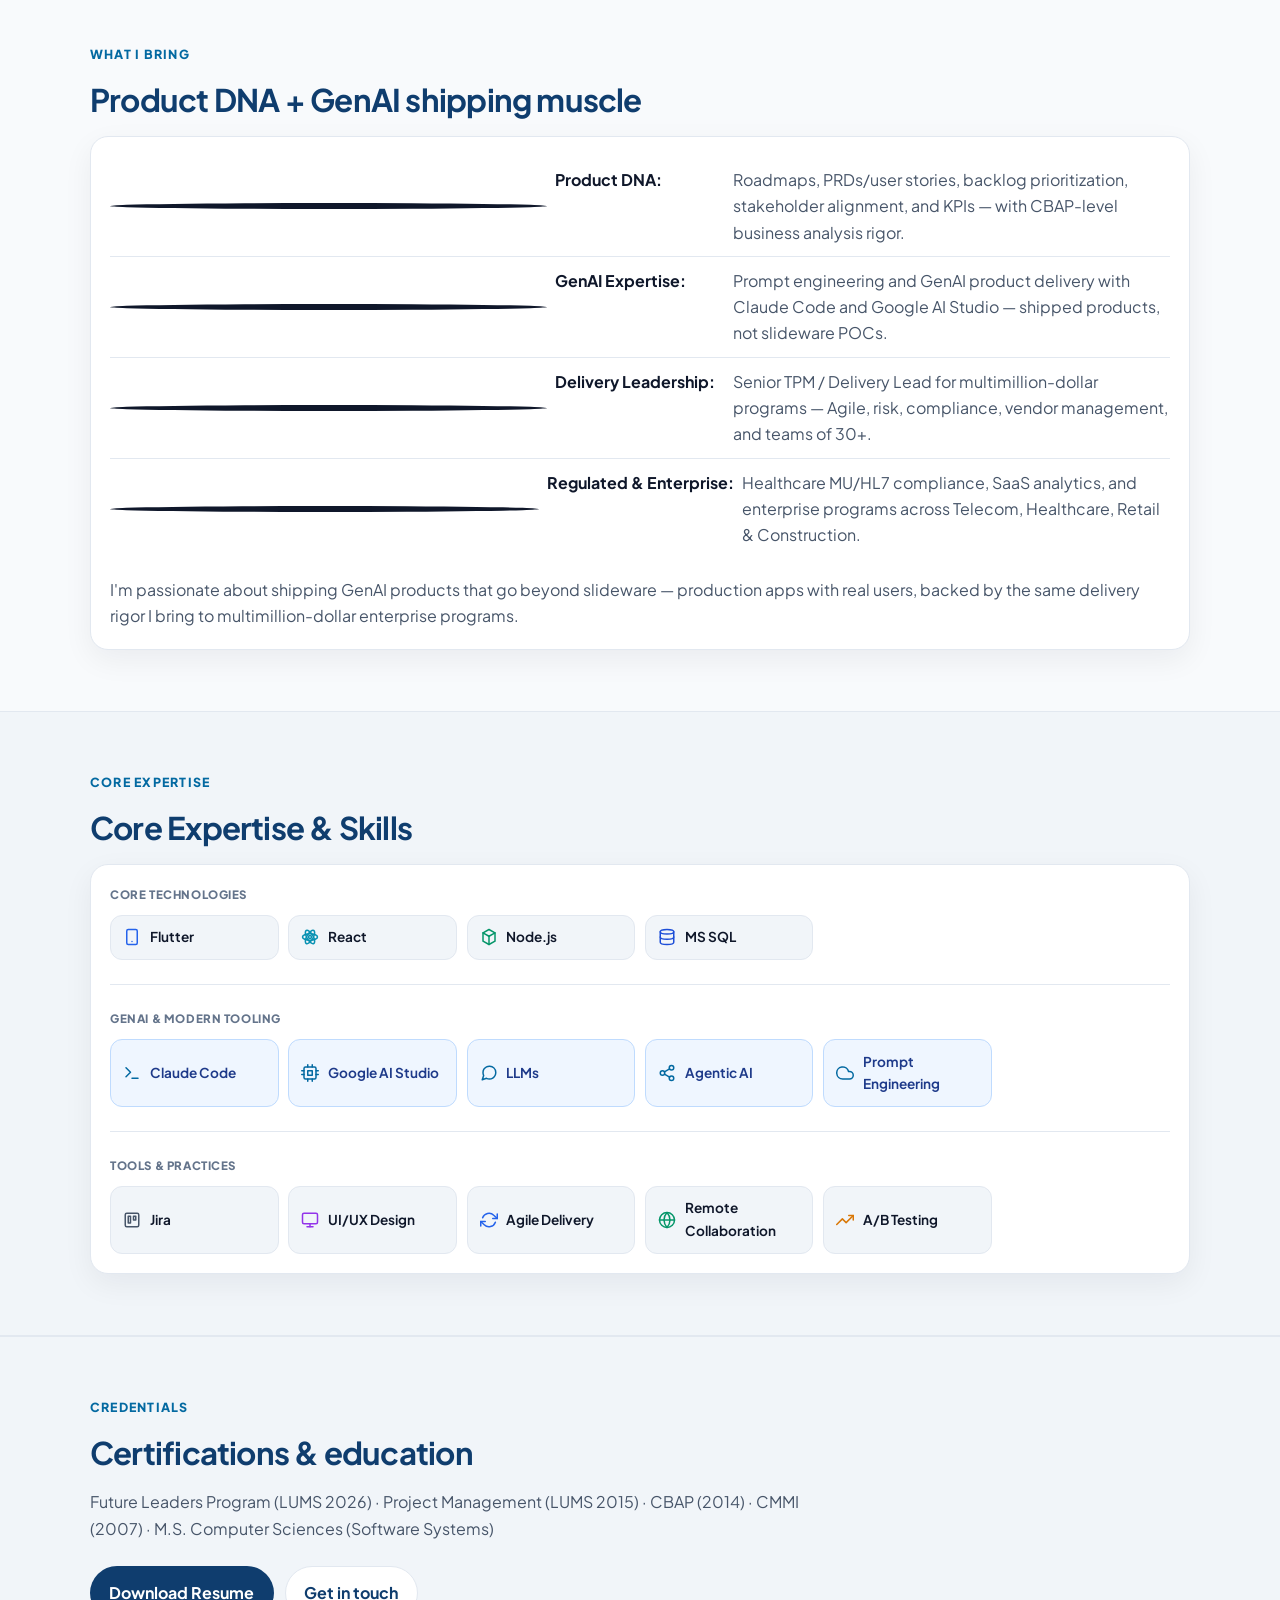
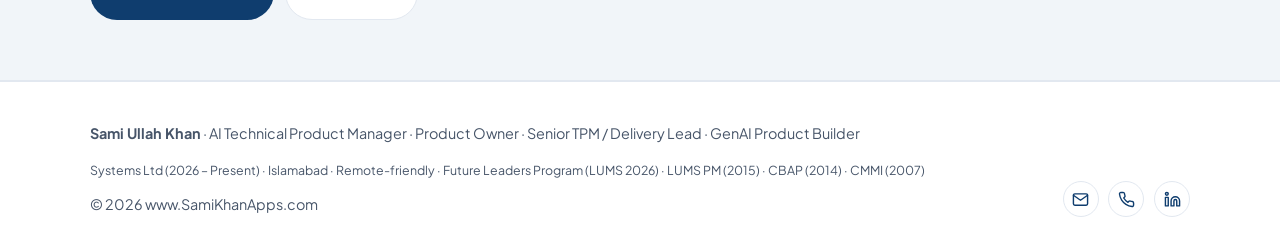
==== commit 6453fcdf: "Update resume summary and reduce footer meta line font size - Rebuild resume PDF with polished summa" ====
--- a/about/index.html
+++ b/about/index.html
@@ -159,7 +159,7 @@
 <footer class="footer"><div class="wrap footer-inner">
   <div>
     <p><strong>Sami Ullah Khan</strong> · AI Technical Product Manager · Product Owner · Senior TPM / Delivery Lead · GenAI Product Builder</p>
-    <p>Systems Ltd (2026 – Present) · Islamabad · Remote-friendly · Future Leaders Program (LUMS 2026) · LUMS PM (2015) · CBAP (2014) · CMMI (2007)</p>
+    <p class="footer-meta">Systems Ltd (2026 – Present) · Islamabad · Remote-friendly · Future Leaders Program (LUMS 2026) · LUMS PM (2015) · CBAP (2014) · CMMI (2007)</p>
     <p class="footer-copy">© 2026 www.SamiKhanApps.com</p>
   </div>
   <div class="social-row" aria-label="Social links">
--- a/css/styles.css
+++ b/css/styles.css
@@ -135,6 +135,7 @@
 .contact{display:grid;grid-template-columns:repeat(3,1fr);gap:1rem}
 .contact a.card{color:inherit;text-decoration:none}.contact a.card:hover{border-color:#7dd3fc}
 .footer{border-top:1px solid var(--line);padding:1.6rem 0 2rem;color:var(--muted);font-size:.9rem;background:#fff}
+.footer-meta{font-size:calc(.9rem - 2px)}
 .footer a{color:var(--brand);font-weight:650}
 .footer-copy{margin:0;color:var(--muted)}
 .footer-links{display:flex;align-items:center;gap:1.1rem;flex-wrap:wrap}
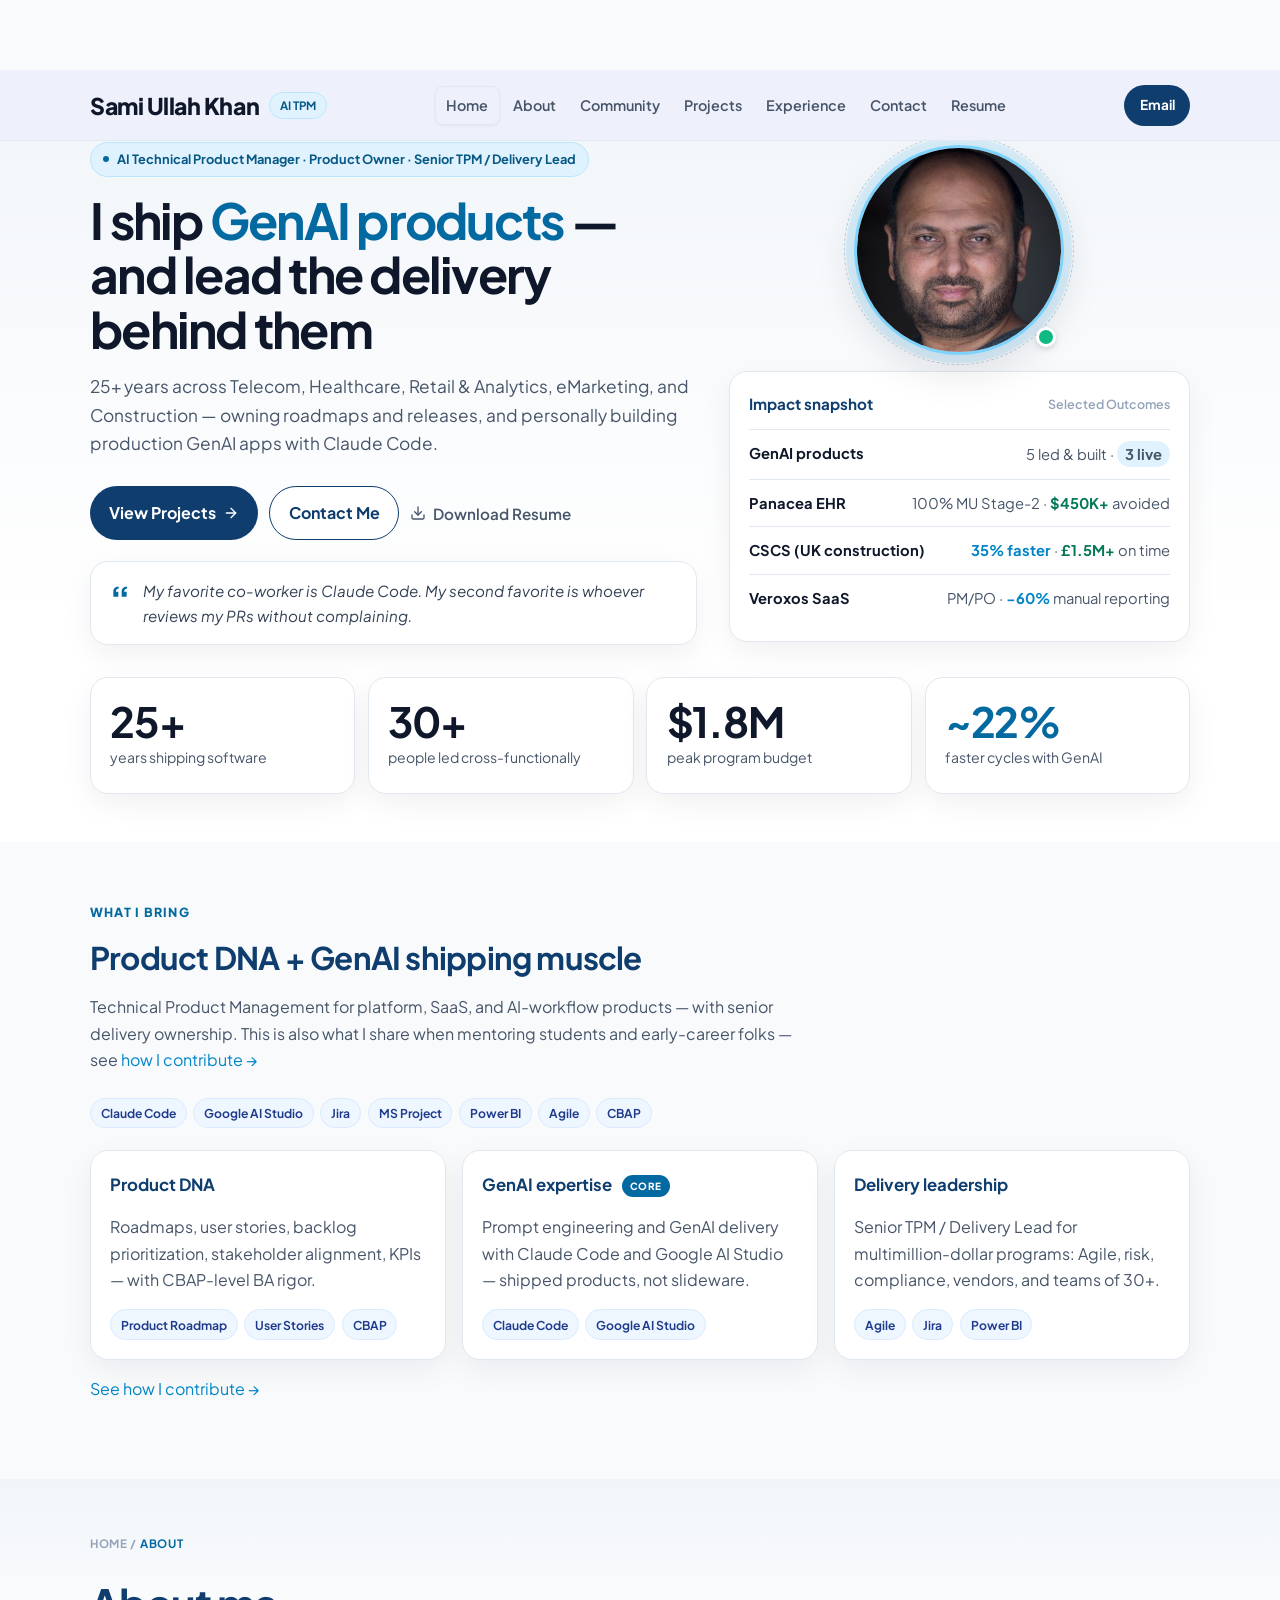
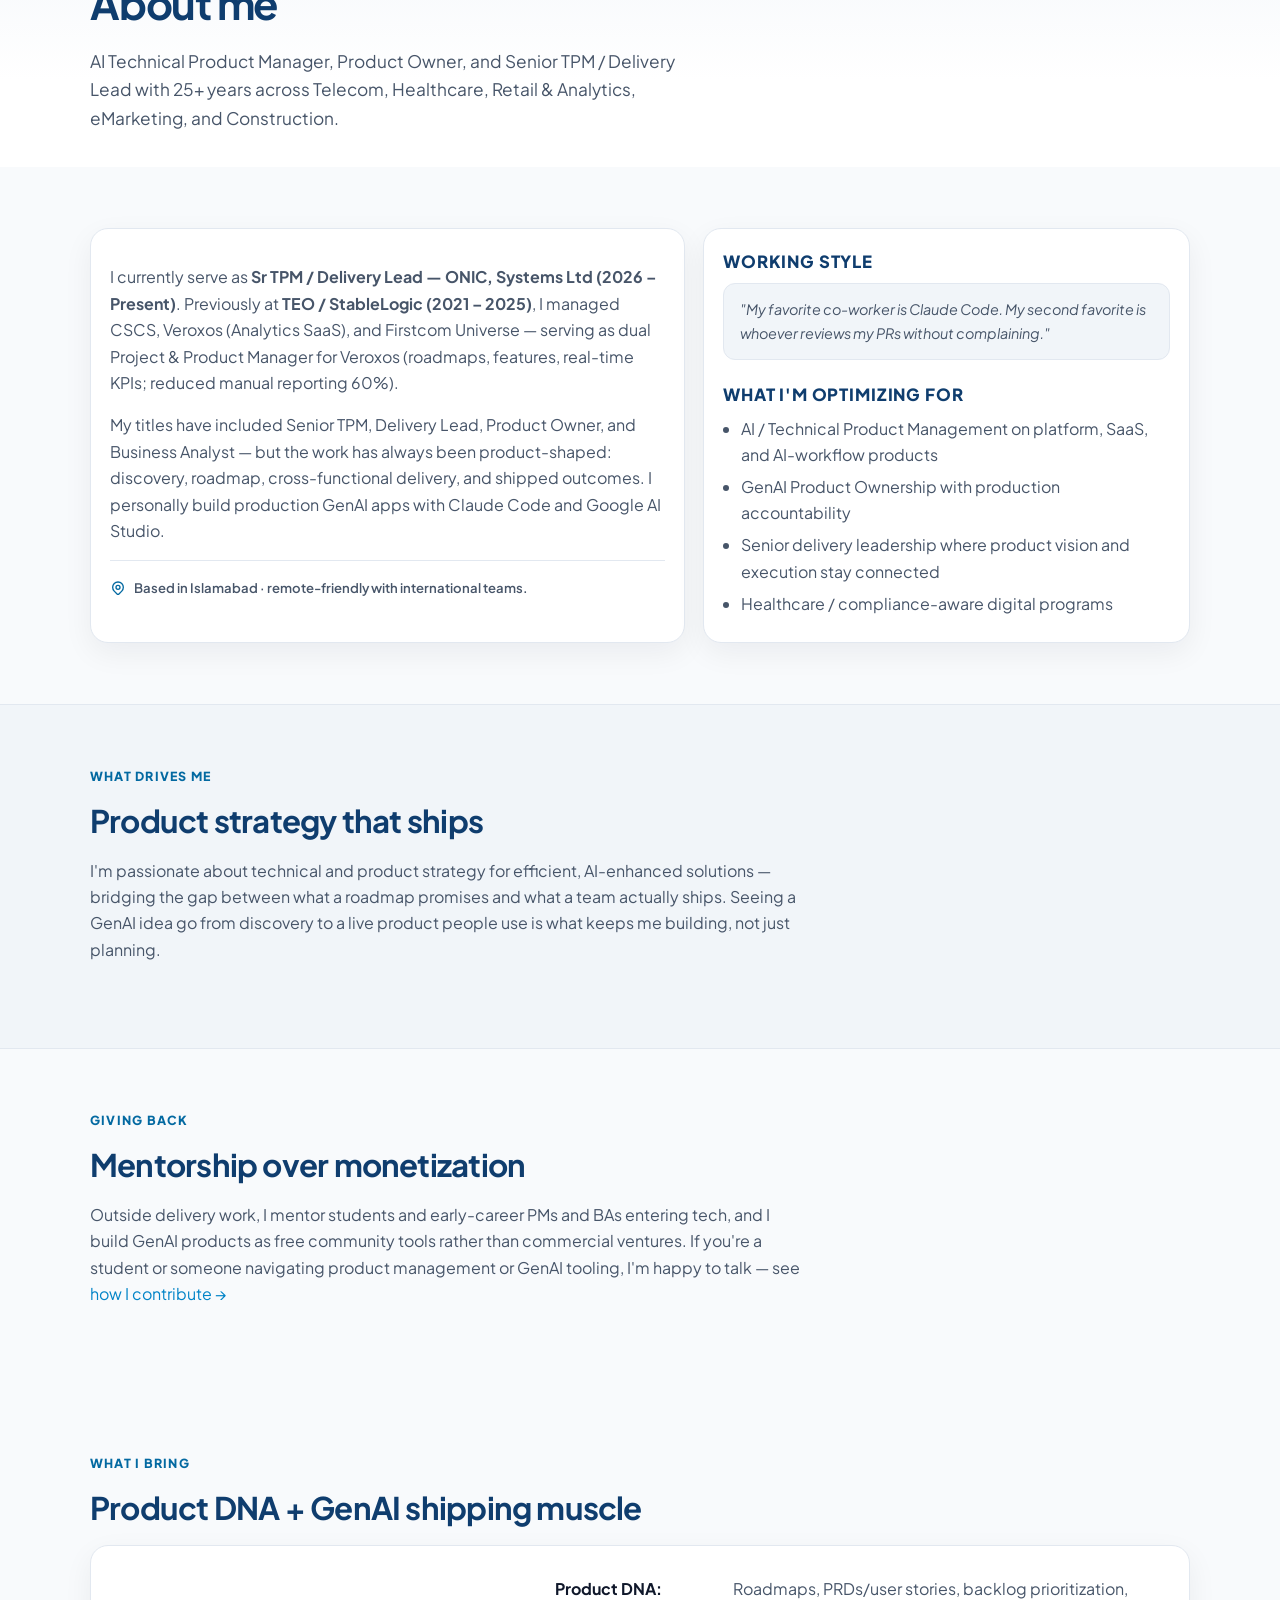
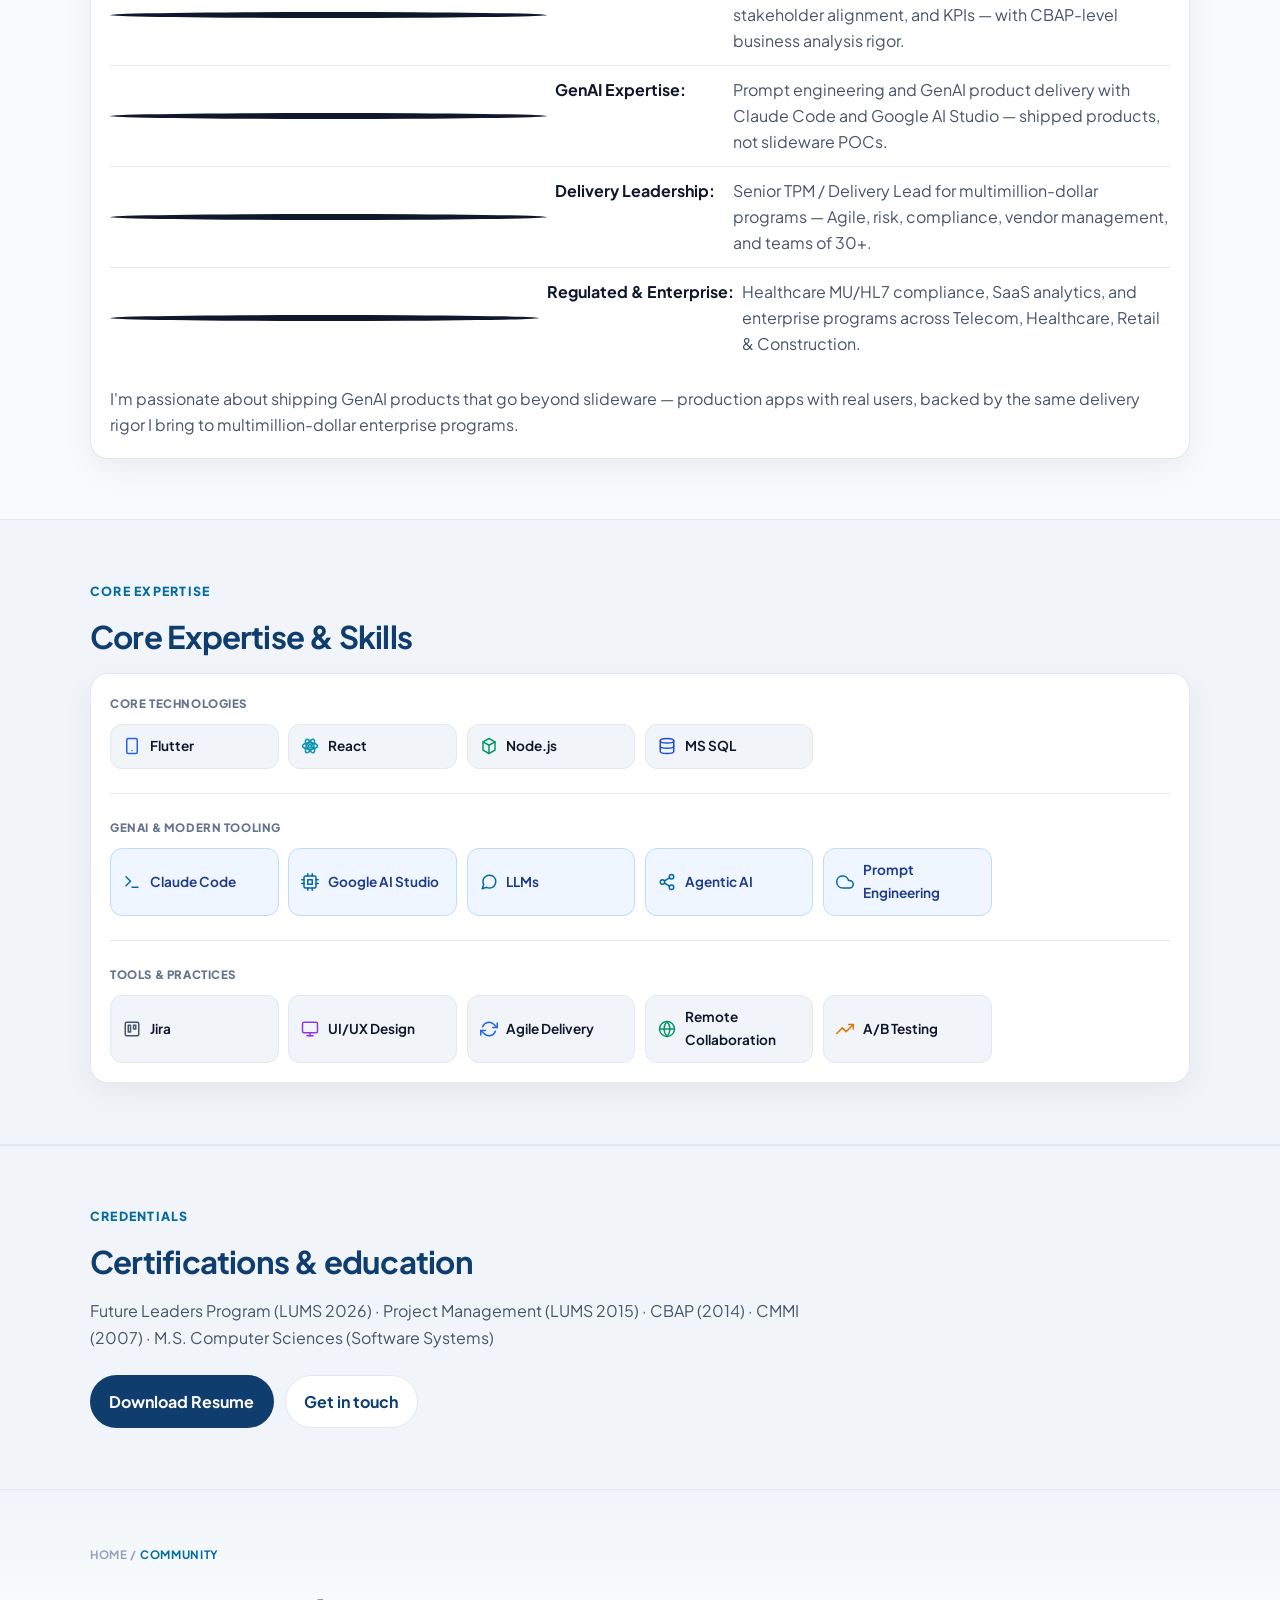
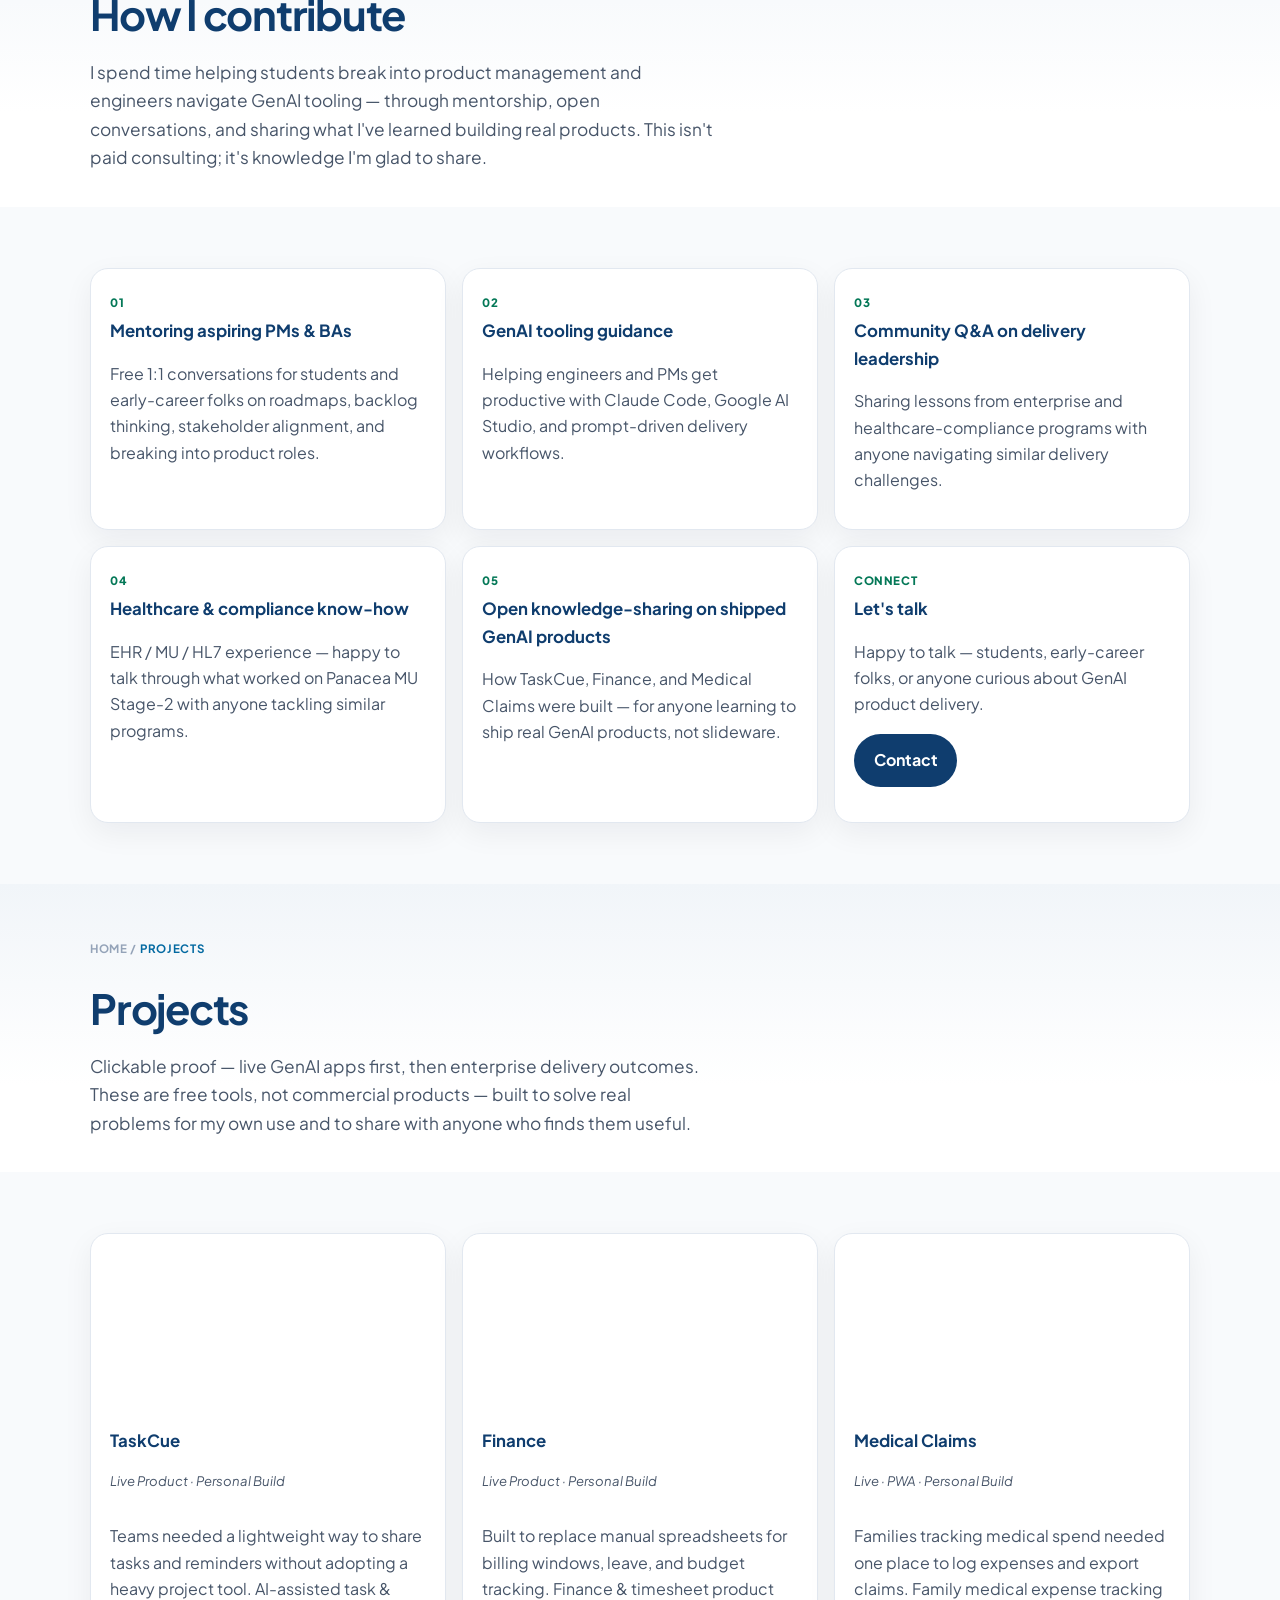
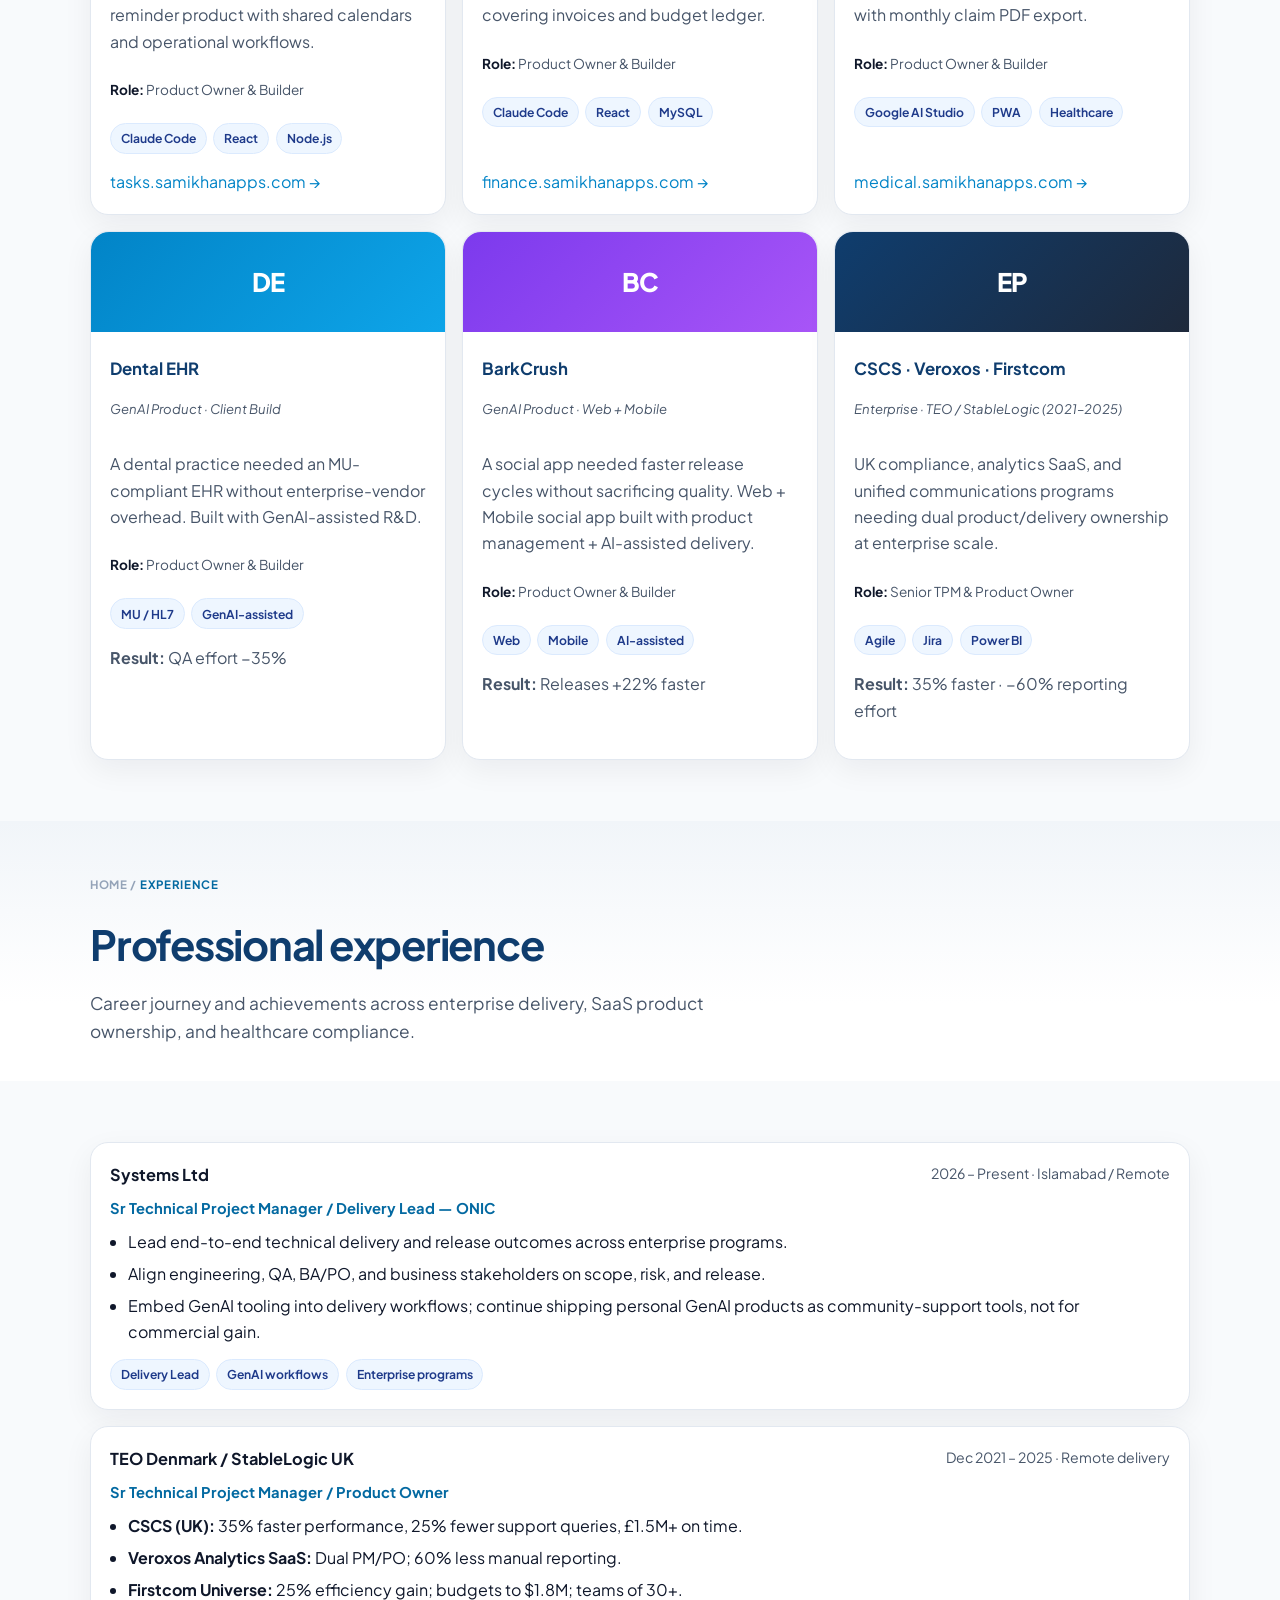
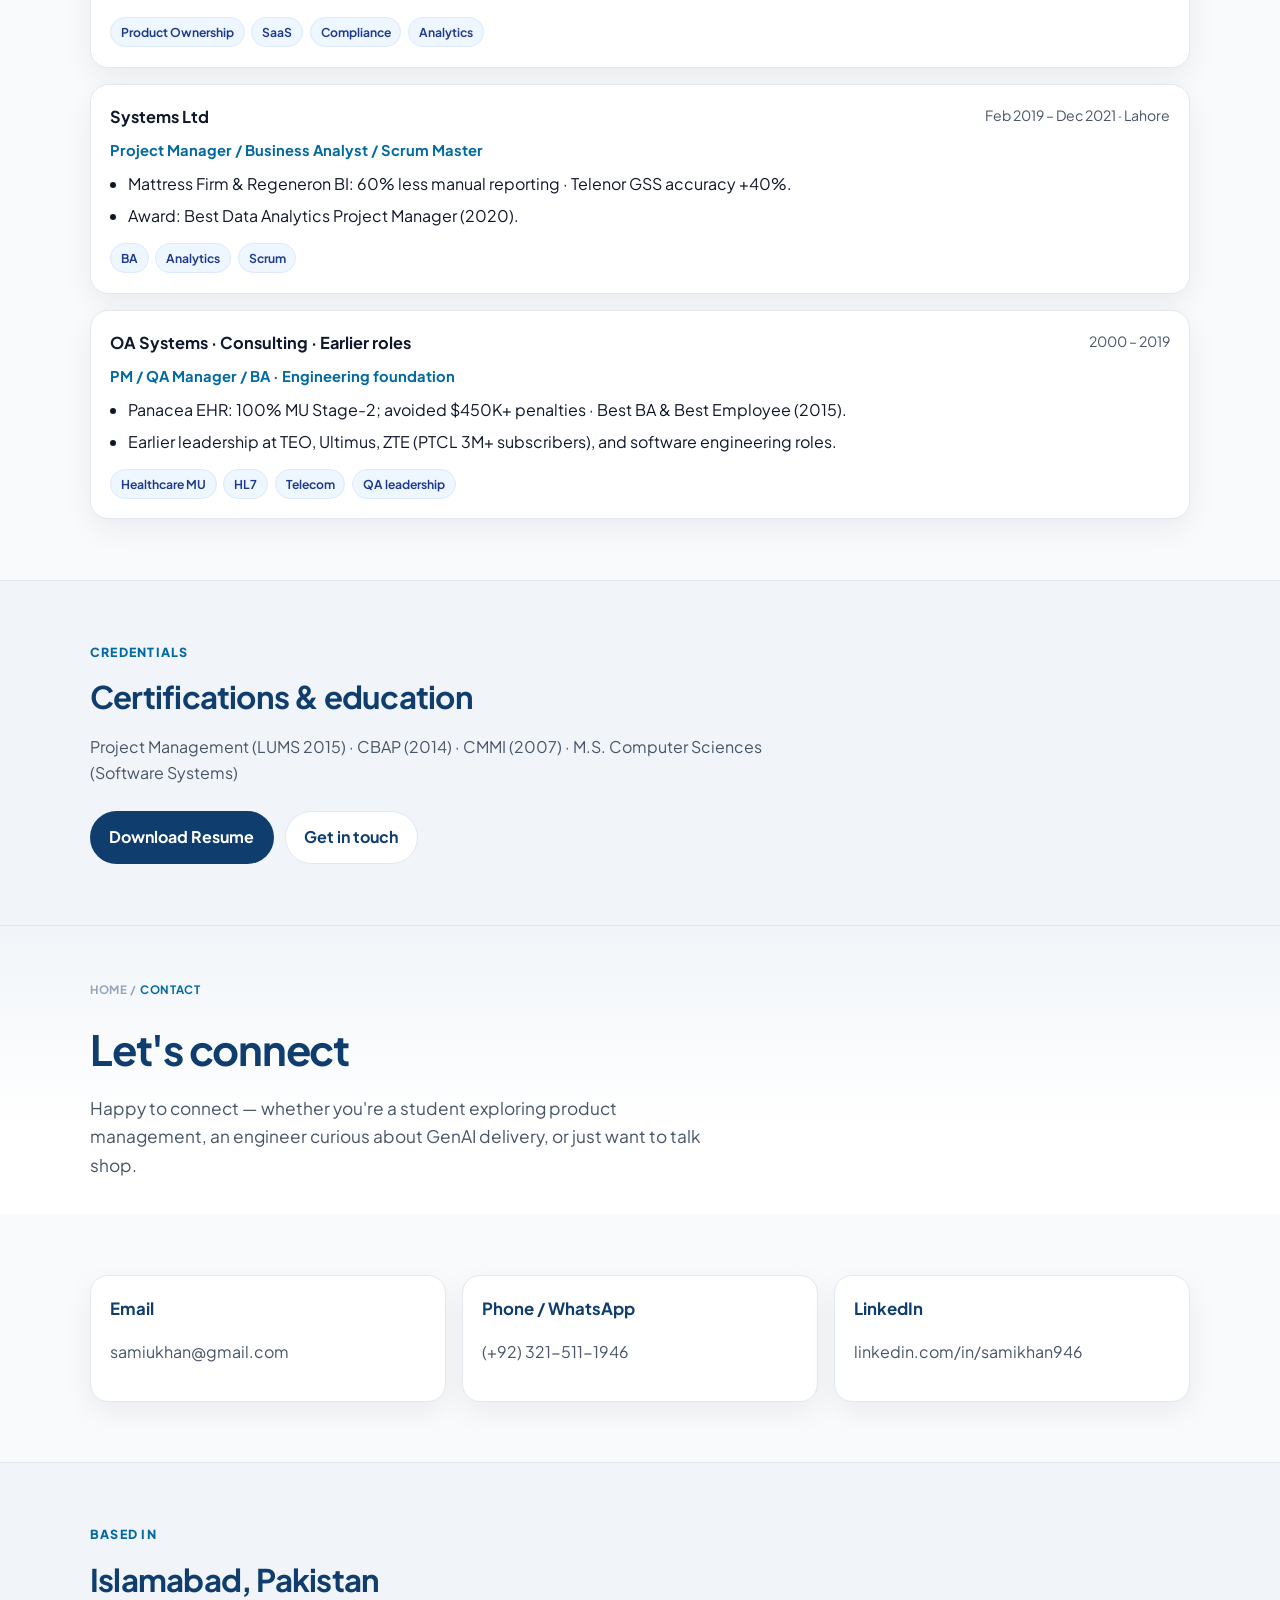
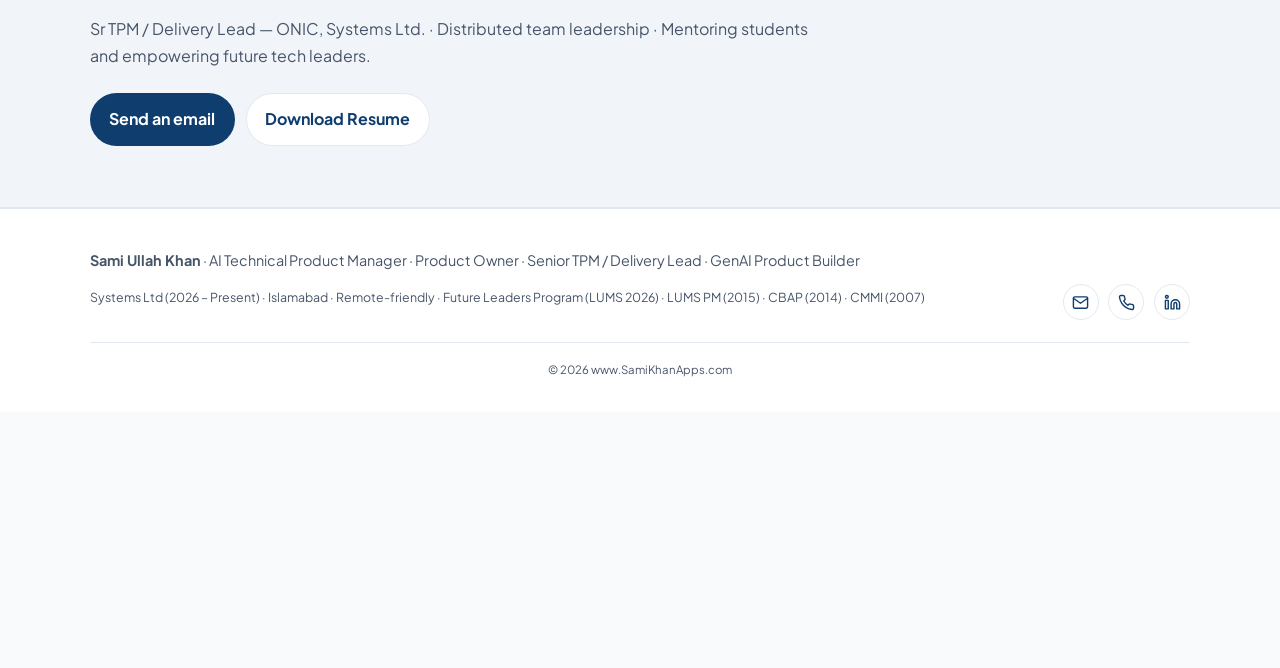
==== commit 8dbd27b4: "Merge site into a single scrolling page with anchor nav and scrollspy - Consolidate Home/About/Commu" ====
--- a/about/index.html
+++ b/about/index.html
@@ -1,172 +1,6 @@
-<!DOCTYPE html>
-<html lang="en">
-<head>
-<meta charset="utf-8"/>
-<meta name="viewport" content="width=device-width, initial-scale=1"/>
-<title>About | Sami Ullah Khan — AI Technical Product Manager</title>
-<meta name="description" content="About Sami Ullah Khan: AI Technical Product Manager and Senior TPM/Delivery Lead with 25+ years across Telecom, Healthcare &amp; Retail."/>
-<meta name="author" content="Sami Ullah Khan"/>
-<meta name="robots" content="index,follow,max-image-preview:large"/>
-<meta name="theme-color" content="#f8fafc"/>
-<link rel="canonical" href="https://samikhanapps.com/about/"/>
-
-<meta property="og:type" content="profile"/>
-<meta property="og:locale" content="en_US"/>
-<meta property="og:site_name" content="Sami Ullah Khan"/>
-<meta property="og:title" content="About | Sami Ullah Khan — AI Technical Product Manager"/>
-<meta property="og:description" content="About Sami Ullah Khan: AI Technical Product Manager and Senior TPM/Delivery Lead with 25+ years across Telecom, Healthcare &amp; Retail."/>
-<meta property="og:url" content="https://samikhanapps.com/about/"/>
-<meta property="og:image" content="https://samikhanapps.com/assets/sami-ullah-khan.png"/>
-<meta property="og:image:alt" content="Portrait of Sami Ullah Khan"/>
-
-<meta name="twitter:card" content="summary_large_image"/>
-<meta name="twitter:title" content="About | Sami Ullah Khan — AI Technical Product Manager"/>
-<meta name="twitter:description" content="About Sami Ullah Khan: AI Technical Product Manager and Senior TPM/Delivery Lead with 25+ years across Telecom, Healthcare &amp; Retail."/>
-<meta name="twitter:image" content="https://samikhanapps.com/assets/sami-ullah-khan.png"/>
-
-<link rel="icon" href="/assets/sami-ullah-khan.png"/>
-<link rel="apple-touch-icon" href="/assets/sami-ullah-khan.png"/>
-<link href="https://fonts.googleapis.com/css2?family=Plus+Jakarta+Sans:wght@400;500;600;700;800&family=Inter:wght@400;600;700;800&display=swap" rel="stylesheet"/>
-<link rel="stylesheet" href="/css/styles.css"/>
-
-<script type="application/ld+json">{"@context": "https://schema.org", "@type": "Person", "name": "Sami Ullah Khan", "url": "https://samikhanapps.com/", "image": "https://samikhanapps.com/assets/sami-ullah-khan.png", "email": "samiukhan@gmail.com", "telephone": "(+92) 321-511-1946", "jobTitle": "AI Technical Product Manager / Product Owner / Senior TPM Delivery Lead", "worksFor": {"@type": "Organization", "name": "Systems Ltd"}, "sameAs": ["https://www.linkedin.com/in/samikhan946/", "https://tasks.samikhanapps.com", "https://finance.samikhanapps.com", "https://medical.samikhanapps.com"], "address": {"@type": "PostalAddress", "addressLocality": "Islamabad", "addressCountry": "PK"}}</script>
-<script type="application/ld+json">{"@context":"https://schema.org","@type":"BreadcrumbList","itemListElement":[{"@type":"ListItem","position":1,"name":"Home","item":"https://samikhanapps.com/"},{"@type":"ListItem","position":2,"name":"About","item":"https://samikhanapps.com/about/"}]}</script>
-</head>
-<body>
-<header class="nav"><div class="wrap nav-inner">
-  <div class="brand-group"><a class="logo" href="/">Sami Ullah Khan</a><span class="badge-pill">AI TPM</span></div>
-  <button class="menu-btn" type="button" aria-label="Toggle menu" aria-expanded="false" aria-controls="nav-links" onclick="var n=document.getElementById('nav-links');n.classList.toggle('open');this.setAttribute('aria-expanded', n.classList.contains('open'));">
-    <svg viewBox="0 0 24 24" fill="none" stroke="currentColor" stroke-width="2" stroke-linecap="round" stroke-linejoin="round"><line x1="3" y1="6" x2="21" y2="6"/><line x1="3" y1="12" x2="21" y2="12"/><line x1="3" y1="18" x2="21" y2="18"/></svg>
-  </button>
-  <nav class="nav-links" id="nav-links" aria-label="Primary">
-    <a href="/">Home</a>
-    <a href="/about/" class="active" aria-current="page">About</a>
-    <a href="/services/">Community</a>
-    <a href="/projects/">Projects</a>
-    <a href="/experience/">Experience</a>
-    <a href="/contact/">Contact</a>
-    <a href="/assets/Sami-Ullah-Khan-Resume.pdf" download="Sami-Ullah-Khan-Resume.pdf">Resume</a>
-  </nav>
-  <a class="btn btn-primary nav-cta" href="mailto:samiukhan@gmail.com" style="padding:.5rem .9rem;font-size:.85rem">Email</a>
-</div></header>
-
-<main>
-<section class="page-hero"><div class="wrap">
-  <p class="breadcrumb"><a href="/">Home</a> / <span>About</span></p>
-  <h1>About me</h1>
-  <p class="lead">AI Technical Product Manager, Product Owner, and Senior TPM / Delivery Lead with 25+ years across Telecom, Healthcare, Retail &amp; Analytics, eMarketing, and Construction.</p>
-</div></section>
-
-<section><div class="wrap grid-2">
-  <div class="card">
-    <p>I currently serve as <strong>Sr TPM / Delivery Lead — ONIC, Systems Ltd (2026 – Present)</strong>. Previously at <strong>TEO / StableLogic (2021 – 2025)</strong>, I managed CSCS, Veroxos (Analytics SaaS), and Firstcom Universe — serving as dual Project &amp; Product Manager for Veroxos (roadmaps, features, real-time KPIs; reduced manual reporting 60%).</p>
-    <p>My titles have included Senior TPM, Delivery Lead, Product Owner, and Business Analyst — but the work has always been product-shaped: discovery, roadmap, cross-functional delivery, and shipped outcomes. I personally build production GenAI apps with Claude Code and Google AI Studio.</p>
-    <div class="card-footnote">
-      <svg viewBox="0 0 24 24" fill="none" stroke="currentColor" stroke-width="2" stroke-linecap="round" stroke-linejoin="round"><path d="M17.657 16.657L13.414 20.9a1.998 1.998 0 01-2.827 0l-4.244-4.243a8 8 0 1111.314 0z"/><path d="M15 11a3 3 0 11-6 0 3 3 0 016 0z"/></svg>
-      <span>Based in Islamabad · remote-friendly with international teams.</span>
-    </div>
-  </div>
-  <div class="card">
-    <h3 class="mini-label">Working style</h3>
-    <p class="quote-box">"My favorite co-worker is Claude Code. My second favorite is whoever reviews my PRs without complaining."</p>
-    <h3 class="mini-label">What I'm optimizing for</h3>
-    <ul class="list">
-      <li>AI / Technical Product Management on platform, SaaS, and AI-workflow products</li>
-      <li>GenAI Product Ownership with production accountability</li>
-      <li>Senior delivery leadership where product vision and execution stay connected</li>
-      <li>Healthcare / compliance-aware digital programs</li>
-    </ul>
-  </div>
-</div></section>
-
-<section class="alt"><div class="wrap">
-  <p class="section-kicker">What drives me</p>
-  <h2>Product strategy that ships</h2>
-  <p class="section-lead">I'm passionate about technical and product strategy for efficient, AI-enhanced solutions — bridging the gap between what a roadmap promises and what a team actually ships. Seeing a GenAI idea go from discovery to a live product people use is what keeps me building, not just planning.</p>
-</div></section>
-
-<section><div class="wrap">
-  <p class="section-kicker">Giving back</p>
-  <h2>Mentorship over monetization</h2>
-  <p class="section-lead">Outside delivery work, I mentor students and early-career PMs and BAs entering tech, and I build GenAI products as free community tools rather than commercial ventures. If you're a student or someone navigating product management or GenAI tooling, I'm happy to talk — see <a href="/services/">how I contribute →</a></p>
-</div></section>
-
-<section><div class="wrap">
-  <p class="section-kicker">What I bring</p>
-  <h2>Product DNA + GenAI shipping muscle</h2>
-  <div class="card">
-    <ul class="bring-list">
-      <li><span class="bring-dot" aria-hidden="true"></span><strong>Product DNA:</strong><span>Roadmaps, PRDs/user stories, backlog prioritization, stakeholder alignment, and KPIs — with CBAP-level business analysis rigor.</span></li>
-      <li><span class="bring-dot" aria-hidden="true"></span><strong>GenAI Expertise:</strong><span>Prompt engineering and GenAI product delivery with Claude Code and Google AI Studio — shipped products, not slideware POCs.</span></li>
-      <li><span class="bring-dot" aria-hidden="true"></span><strong>Delivery Leadership:</strong><span>Senior TPM / Delivery Lead for multimillion-dollar programs — Agile, risk, compliance, vendor management, and teams of 30+.</span></li>
-      <li><span class="bring-dot" aria-hidden="true"></span><strong>Regulated &amp; Enterprise:</strong><span>Healthcare MU/HL7 compliance, SaaS analytics, and enterprise programs across Telecom, Healthcare, Retail &amp; Construction.</span></li>
-    </ul>
-    <p style="margin:0;color:var(--muted)">I'm passionate about shipping GenAI products that go beyond slideware — production apps with real users, backed by the same delivery rigor I bring to multimillion-dollar enterprise programs.</p>
-  </div>
-</div></section>
-
-<section class="alt"><div class="wrap">
-  <p class="section-kicker">Core expertise</p>
-  <h2>Core Expertise &amp; Skills</h2>
-  <div class="card">
-
-    <div class="expertise-group">
-      <h4>Core Technologies</h4>
-      <div class="tile-grid">
-        <div class="tile"><svg viewBox="0 0 24 24" fill="none" stroke="currentColor" stroke-width="2" stroke-linecap="round" stroke-linejoin="round" style="color:#2563eb"><rect x="5" y="2" width="14" height="20" rx="2"/><line x1="12" y1="18" x2="12.01" y2="18"/></svg>Flutter</div>
-        <div class="tile"><svg viewBox="0 0 24 24" fill="none" stroke="currentColor" stroke-width="2" stroke-linecap="round" stroke-linejoin="round" style="color:#0891b2"><circle cx="12" cy="12" r="2"/><ellipse cx="12" cy="12" rx="10" ry="4.2"/><ellipse cx="12" cy="12" rx="10" ry="4.2" transform="rotate(60 12 12)"/><ellipse cx="12" cy="12" rx="10" ry="4.2" transform="rotate(120 12 12)"/></svg>React</div>
-        <div class="tile"><svg viewBox="0 0 24 24" fill="none" stroke="currentColor" stroke-width="2" stroke-linecap="round" stroke-linejoin="round" style="color:#059669"><path d="M12 2l8 4.5v11L12 22l-8-4.5v-11z"/><line x1="4" y1="6.5" x2="12" y2="11"/><line x1="20" y1="6.5" x2="12" y2="11"/><line x1="12" y1="11" x2="12" y2="22"/></svg>Node.js</div>
-        <div class="tile"><svg viewBox="0 0 24 24" fill="none" stroke="currentColor" stroke-width="2" stroke-linecap="round" stroke-linejoin="round" style="color:#1d4ed8"><ellipse cx="12" cy="5" rx="9" ry="3"/><path d="M21 12c0 1.66-4 3-9 3s-9-1.34-9-3"/><path d="M3 5v14c0 1.66 4 3 9 3s9-1.34 9-3V5"/></svg>MS SQL</div>
-      </div>
-    </div>
-
-    <div class="expertise-group">
-      <h4>GenAI &amp; Modern Tooling</h4>
-      <div class="tile-grid">
-        <div class="tile tile-accent"><svg viewBox="0 0 24 24" fill="none" stroke="currentColor" stroke-width="2" stroke-linecap="round" stroke-linejoin="round"><polyline points="4 17 10 11 4 5"/><line x1="12" y1="19" x2="20" y2="19"/></svg>Claude Code</div>
-        <div class="tile tile-accent"><svg viewBox="0 0 24 24" fill="none" stroke="currentColor" stroke-width="2" stroke-linecap="round" stroke-linejoin="round"><rect x="4" y="4" width="16" height="16" rx="2"/><rect x="9" y="9" width="6" height="6"/><line x1="9" y1="1" x2="9" y2="4"/><line x1="15" y1="1" x2="15" y2="4"/><line x1="9" y1="20" x2="9" y2="23"/><line x1="15" y1="20" x2="15" y2="23"/><line x1="20" y1="9" x2="23" y2="9"/><line x1="20" y1="14" x2="23" y2="14"/><line x1="1" y1="9" x2="4" y2="9"/><line x1="1" y1="14" x2="4" y2="14"/></svg>Google AI Studio</div>
-        <div class="tile tile-accent"><svg viewBox="0 0 24 24" fill="none" stroke="currentColor" stroke-width="2" stroke-linecap="round" stroke-linejoin="round"><path d="M21 11.5a8.38 8.38 0 0 1-.9 3.8 8.5 8.5 0 0 1-7.6 4.7 8.38 8.38 0 0 1-3.8-.9L3 21l1.9-5.7a8.38 8.38 0 0 1-.9-3.8 8.5 8.5 0 0 1 4.7-7.6 8.38 8.38 0 0 1 3.8-.9h.5a8.48 8.48 0 0 1 8 8v.5z"/></svg>LLMs</div>
-        <div class="tile tile-accent"><svg viewBox="0 0 24 24" fill="none" stroke="currentColor" stroke-width="2" stroke-linecap="round" stroke-linejoin="round"><circle cx="18" cy="5" r="3"/><circle cx="6" cy="12" r="3"/><circle cx="18" cy="19" r="3"/><line x1="8.59" y1="13.51" x2="15.42" y2="17.49"/><line x1="15.41" y1="6.51" x2="8.59" y2="10.49"/></svg>Agentic AI</div>
-        <div class="tile tile-accent"><svg viewBox="0 0 24 24" fill="none" stroke="currentColor" stroke-width="2" stroke-linecap="round" stroke-linejoin="round"><path d="M18 10h-1.26A8 8 0 1 0 9 20h9a5 5 0 0 0 0-10z"/></svg>Prompt Engineering</div>
-      </div>
-    </div>
-
-    <div class="expertise-group">
-      <h4>Tools &amp; Practices</h4>
-      <div class="tile-grid">
-        <div class="tile"><svg viewBox="0 0 24 24" fill="none" stroke="currentColor" stroke-width="2" stroke-linecap="round" stroke-linejoin="round" style="color:#475569"><rect x="3" y="3" width="18" height="18" rx="2"/><rect x="7" y="7" width="3" height="9"/><rect x="14" y="7" width="3" height="5"/></svg>Jira</div>
-        <div class="tile"><svg viewBox="0 0 24 24" fill="none" stroke="currentColor" stroke-width="2" stroke-linecap="round" stroke-linejoin="round" style="color:#9333ea"><rect x="2" y="3" width="20" height="14" rx="2"/><line x1="8" y1="21" x2="16" y2="21"/><line x1="12" y1="17" x2="12" y2="21"/></svg>UI/UX Design</div>
-        <div class="tile"><svg viewBox="0 0 24 24" fill="none" stroke="currentColor" stroke-width="2" stroke-linecap="round" stroke-linejoin="round" style="color:#2563eb"><polyline points="23 4 23 10 17 10"/><polyline points="1 20 1 14 7 14"/><path d="M3.51 9a9 9 0 0 1 14.85-3.36L23 10M1 14l4.64 4.36A9 9 0 0 0 20.49 15"/></svg>Agile Delivery</div>
-        <div class="tile"><svg viewBox="0 0 24 24" fill="none" stroke="currentColor" stroke-width="2" stroke-linecap="round" stroke-linejoin="round" style="color:#059669"><circle cx="12" cy="12" r="10"/><line x1="2" y1="12" x2="22" y2="12"/><path d="M12 2a15.3 15.3 0 0 1 4 10 15.3 15.3 0 0 1-4 10 15.3 15.3 0 0 1-4-10 15.3 15.3 0 0 1 4-10z"/></svg>Remote Collaboration</div>
-        <div class="tile"><svg viewBox="0 0 24 24" fill="none" stroke="currentColor" stroke-width="2" stroke-linecap="round" stroke-linejoin="round" style="color:#d97706"><polyline points="23 6 13.5 15.5 8.5 10.5 1 18"/><polyline points="17 6 23 6 23 12"/></svg>A/B Testing</div>
-      </div>
-    </div>
-
-  </div>
-</div></section>
-
-<section class="alt"><div class="wrap">
-  <p class="section-kicker">Credentials</p>
-  <h2>Certifications &amp; education</h2>
-  <p class="section-lead">Future Leaders Program (LUMS 2026) · Project Management (LUMS 2015) · CBAP (2014) · CMMI (2007) · M.S. Computer Sciences (Software Systems)</p>
-  <div class="actions">
-    <a class="btn btn-primary" href="/assets/Sami-Ullah-Khan-Resume.pdf" download="Sami-Ullah-Khan-Resume.pdf">Download Resume</a>
-    <a class="btn btn-ghost" href="/contact/">Get in touch</a>
-  </div>
-</div></section>
-</main>
-
-<footer class="footer"><div class="wrap footer-inner">
-  <div>
-    <p><strong>Sami Ullah Khan</strong> · AI Technical Product Manager · Product Owner · Senior TPM / Delivery Lead · GenAI Product Builder</p>
-    <p class="footer-meta">Systems Ltd (2026 – Present) · Islamabad · Remote-friendly · Future Leaders Program (LUMS 2026) · LUMS PM (2015) · CBAP (2014) · CMMI (2007)</p>
-    <p class="footer-copy">© 2026 www.SamiKhanApps.com</p>
-  </div>
-  <div class="social-row" aria-label="Social links">
-    <a class="social-icon" href="mailto:samiukhan@gmail.com" aria-label="Email"><svg viewBox="0 0 24 24" fill="none" stroke="currentColor" stroke-width="2" stroke-linecap="round" stroke-linejoin="round"><path d="M4 4h16c1.1 0 2 .9 2 2v12c0 1.1-.9 2-2 2H4c-1.1 0-2-.9-2-2V6c0-1.1.9-2 2-2z"/><polyline points="22 6 12 13 2 6"/></svg></a>
-    <a class="social-icon" href="tel:+923215111946" aria-label="Phone"><svg viewBox="0 0 24 24" fill="none" stroke="currentColor" stroke-width="2" stroke-linecap="round" stroke-linejoin="round"><path d="M22 16.92v3a2 2 0 0 1-2.18 2 19.79 19.79 0 0 1-8.63-3.07 19.5 19.5 0 0 1-6-6 19.79 19.79 0 0 1-3.07-8.67A2 2 0 0 1 4.11 2h3a2 2 0 0 1 2 1.72c.13.96.36 1.9.7 2.81a2 2 0 0 1-.45 2.11L8.09 9.91a16 16 0 0 0 6 6l1.27-1.27a2 2 0 0 1 2.11-.45c.91.34 1.85.57 2.81.7A2 2 0 0 1 22 16.92z"/></svg></a>
-    <a class="social-icon" href="https://www.linkedin.com/in/samikhan946/" target="_blank" rel="noopener" aria-label="LinkedIn"><svg viewBox="0 0 24 24" fill="none" stroke="currentColor" stroke-width="2" stroke-linecap="round" stroke-linejoin="round"><path d="M16 8a6 6 0 0 1 6 6v7h-4v-7a2 2 0 0 0-2-2 2 2 0 0 0-2 2v7h-4v-7a6 6 0 0 1 6-6z"/><rect x="2" y="9" width="4" height="12"/><circle cx="4" cy="4" r="2"/></svg></a>
-  </div>
-</div></footer>
-</body>
-</html>
+<!DOCTYPE html><html lang="en"><head>
+<meta charset="utf-8"/><meta http-equiv="refresh" content="0;url=/#about"/>
+<title>Redirect · Sami Ullah Khan</title>
+<link rel="canonical" href="https://samikhanapps.com/"/>
+<meta name="robots" content="noindex"/>
+</head><body><p><a href="/#about">Continue</a></p></body></html>
